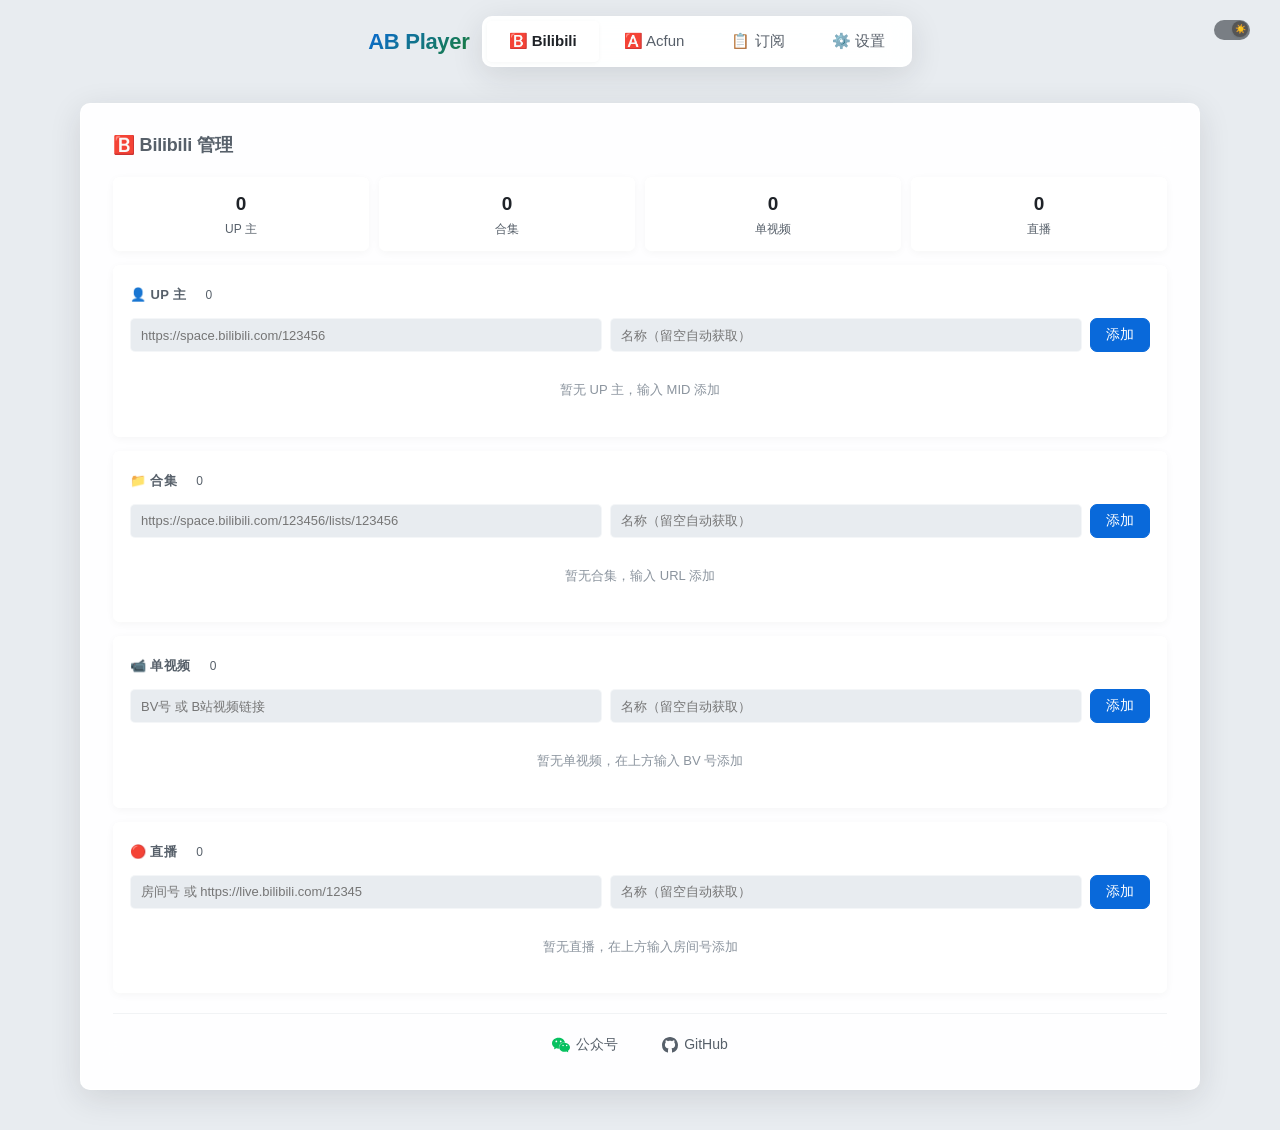
==== app/templates/admin.html @ fa9bdb9c "fix: 视频播放修复 -- A站多P改用httpx直连CDN" ====
<!DOCTYPE html>
<html lang="zh-CN" data-theme="light">
<head>
<meta charset="UTF-8">
<meta name="viewport" content="width=device-width, initial-scale=1.0">
<title>AB Player 管理</title>
<style>
/* ============================================================
   AB2 Admin — 毛玻璃风格
   ============================================================ */

:root, [data-theme="light"] {
  --bg: #e8ecf0;
  --glass: rgba(255,255,255,0.95);
  --glass-bd: rgba(255,255,255,0.55);
  --glass-shadow: 0 8px 32px rgba(31,35,40,0.12);
  --glass-nav: rgba(255,255,255,0.96);
  --glass-nav-bd: rgba(255,255,255,0.55);
  --border: #d0d7de;
  --border-l: rgba(208,215,222,0.3);
  --text: #1f2328;
  --text-muted: #57606a;
  --text-dim: #8b949e;
  --accent: #0969da;
  --accent-hover: #0550ae;
  --green: #1a7f37;
  --green-bg: rgba(26,127,55,0.12);
  --red: #cf222e;
  --red-bg: rgba(207,34,46,0.10);
  --orange: #9a6700;
  --orange-bg: rgba(154,103,0,0.12);
  --radius: 10px;
  --radius-sm: 7px;
  --font: -apple-system, BlinkMacSystemFont, 'Segoe UI', 'Noto Sans', Helvetica, Arial, sans-serif;
  --mono: 'SF Mono', 'JetBrains Mono', 'Fira Code', monospace;
}

[data-theme="dark"] {
  --bg: #0d1117;
  --glass: rgba(22,27,34,0.93);
  --glass-bd: rgba(48,54,61,0.6);
  --glass-shadow: 0 8px 32px rgba(0,0,0,0.5);
  --glass-nav: rgba(22,27,34,0.95);
  --glass-nav-bd: rgba(48,54,61,0.6);
  --border: #30363d;
  --border-l: rgba(48,54,61,0.3);
  --text: #e6edf3;
  --text-muted: #8b949e;
  --text-dim: #484f58;
  --accent: #58a6ff;
  --accent-hover: #79c0ff;
  --green: #3fb950;
  --green-bg: rgba(63,185,80,0.15);
  --red: #f85149;
  --red-bg: rgba(248,81,73,0.10);
  --orange: #d29922;
  --orange-bg: rgba(210,153,34,0.12);
}

*,*::before,*::after{box-sizing:border-box;margin:0;padding:0}
html,body{min-height:100%;font-family:var(--font);font-size:14px;line-height:1.5;background:var(--bg);color:var(--text);-webkit-font-smoothing:antialiased}
a{color:var(--accent);text-decoration:none}
a:hover{text-decoration:underline}

/* Scroll */
::-webkit-scrollbar{width:7px;height:7px}
::-webkit-scrollbar-track{background:transparent}
::-webkit-scrollbar-thumb{background:rgba(139,148,158,0.3);border-radius:4px}
::-webkit-scrollbar-thumb:hover{background:rgba(139,148,158,0.5)}

/* ---- Top Bar (Glass) ---- */
.top{display:none;align-items:center;justify-content:center;gap:12px;padding:16px 30px;position:sticky;top:0;z-index:100;background:var(--bg);backdrop-filter:blur(16px);-webkit-backdrop-filter:blur(16px)}
.top.show{display:flex}
.top-logo{font-size:22px;font-weight:700;background:linear-gradient(135deg,#0969da,#1a7f37);-webkit-background-clip:text;-webkit-text-fill-color:transparent;background-clip:text;letter-spacing:-0.3px;user-select:none;white-space:nowrap}
[data-theme="dark"] .top-logo{background:linear-gradient(135deg,#58a6ff,#3fb950);-webkit-background-clip:text;-webkit-text-fill-color:transparent;background-clip:text}
.top-nav{display:flex;gap:3px;background:var(--glass-nav);backdrop-filter:blur(14px);-webkit-backdrop-filter:blur(14px);border:1px solid var(--glass-nav-bd);border-radius:var(--radius);padding:4px;box-shadow:var(--glass-shadow)}
.top-nav a{padding:9px 22px;border-radius:calc(var(--radius-sm) - 2px);color:var(--text-muted);font-size:15px;cursor:pointer;transition:all .15s;white-space:nowrap;user-select:none}
.top-nav a:hover{background:rgba(0,0,0,.05);color:var(--text);text-decoration:none}
[data-theme="dark"] .top-nav a:hover{background:rgba(255,255,255,.06)}
.top-nav a.on{background:var(--glass);color:var(--text);font-weight:600;backdrop-filter:blur(8px);box-shadow:0 1px 4px rgba(0,0,0,.04)}
.top-right{display:flex;align-items:center;gap:12px;position:absolute;right:30px;top:20px}
.ver-badge{font-size:11px;padding:2px 10px;border-radius:999px;background:var(--glass);color:var(--text-muted);border:1px solid var(--glass-nav-bd);backdrop-filter:blur(8px)}

/* Theme switch */
.tswitch{display:flex;align-items:center;cursor:pointer}
.tswitch input{display:none}
.ts-track{display:inline-block;width:36px;height:20px;border-radius:999px;background:rgba(208,215,222,0.5);position:relative;font-size:0;line-height:0;transition:background .2s}
.ts-track::after{content:'🌙';position:absolute;top:1px;left:2px;width:16px;height:16px;border-radius:50%;display:flex;align-items:center;justify-content:center;font-size:9px;transition:left .2s;background:#fff;box-shadow:0 1px 3px rgba(0,0,0,0.12)}
.tswitch input:checked+.ts-track{background:rgba(48,54,61,0.6)}
.tswitch input:checked+.ts-track::after{content:'☀️';left:18px;background:#555}

/* ---- Main Card (Glass) ---- */
.main-card{max-width:1120px;width:100%;margin:20px auto 40px;background:var(--glass);backdrop-filter:blur(20px);-webkit-backdrop-filter:blur(20px);border:1px solid var(--glass-bd);border-radius:var(--radius);box-shadow:var(--glass-shadow);padding:28px 32px;min-height:300px;display:block!important}

/* ---- Pages ---- */
.page{display:none}
.page.on{display:block;animation:fadeIn .15s}
@keyframes fadeIn{from{opacity:0;transform:translateY(4px)}to{opacity:1;transform:translateY(0)}}
.pg-title{font-size:18px;font-weight:600;margin-bottom:18px;color:var(--text-muted);letter-spacing:-0.2px}

/* ---- Stats Grid ---- */
.stats{display:grid;grid-template-columns:repeat(4,1fr);gap:10px;margin-bottom:14px}
.stats.cols-3{grid-template-columns:repeat(3,1fr)}
.stats.cols-2{grid-template-columns:repeat(2,1fr)}
.stat{background:var(--glass-nav);border:1px solid var(--glass-nav-bd);border-radius:var(--radius-sm);padding:12px 14px;text-align:center;backdrop-filter:blur(8px);transition:transform .15s,box-shadow .15s;box-shadow:0 2px 8px rgba(0,0,0,0.04)}
.stat:hover{transform:translateY(-2px);box-shadow:0 4px 12px rgba(0,0,0,0.06)}
.stat-num{display:block;font-size:19px;font-weight:700;color:var(--text);white-space:nowrap}
.stat-lbl{display:block;font-size:12px;color:var(--text-muted);margin-top:2px;white-space:nowrap}

/* ---- Card ---- */
.row{display:grid;grid-template-columns:1fr 1fr;gap:14px}
.card{background:var(--glass-nav);border:1px solid var(--glass-nav-bd);border-radius:var(--radius-sm);padding:16px;backdrop-filter:blur(8px);box-shadow:0 2px 8px rgba(0,0,0,0.04)}
.card+.card{margin-top:14px}
.row .card+.card{margin-top:0}
.card-h{font-size:13px;font-weight:600;color:var(--text-muted);text-transform:uppercase;letter-spacing:.4px;margin-bottom:10px;display:flex;align-items:center;gap:8px}
.tag{font-size:12px;padding:3px 10px;border-radius:999px;background:var(--glass);color:var(--text-muted);font-weight:400;text-transform:none;letter-spacing:0;border:1px solid var(--glass-nav-bd)}

/* ---- Info table ---- */
.info{width:100%;border-collapse:collapse}
.info td{padding:5px 0;font-size:14px}

/* ---- Procs ---- */
.proc-row{display:flex;justify-content:space-between;padding:5px 0;font-size:14px;border-bottom:1px solid var(--border-l)}
.proc-row:last-child{border-bottom:none}
.proc-name{font-weight:500;min-width:0;overflow:hidden;text-overflow:ellipsis;white-space:nowrap}

/* ---- Buttons ---- */
.btn{display:inline-flex;align-items:center;gap:5px;padding:7px 15px;border-radius:var(--radius-sm);border:1px solid var(--glass-nav-bd);background:var(--glass);color:var(--text);font-size:14px;cursor:pointer;transition:all .12s;font-family:var(--font);user-select:none;backdrop-filter:blur(8px)}
.btn:hover{background:rgba(255,255,255,0.25);border-color:var(--text-muted)}
[data-theme="dark"] .btn:hover{background:rgba(255,255,255,.08)}
.btn-primary{background:var(--accent);color:#fff;border-color:var(--accent)}
.btn-primary:hover{background:var(--accent-hover);border-color:var(--accent-hover)!important}
.btn-sm{padding:4px 10px;font-size:13px}
.btn-danger{color:var(--red)}
.btn-link{cursor:pointer}

/* ---- Form Inputs ---- */
.f-input{background:var(--bg);border:1px solid var(--glass-nav-bd);color:var(--text);padding:7px 10px;border-radius:5px;font-size:13px;font-family:var(--font);outline:none;min-width:0}
.f-input:focus{border-color:var(--accent)}

/* ---- Toggle Switch ---- */
.toggle{display:inline-flex;align-items:center;cursor:pointer;user-select:none}
.toggle input{display:none}
.toggle-track{position:relative;width:36px;height:20px;background:var(--text-dim);border-radius:10px;transition:background .2s}
.toggle-track::after{content:'';position:absolute;top:2px;left:2px;width:16px;height:16px;background:#fff;border-radius:50%;transition:transform .2s}
.toggle input:checked + .toggle-track{background:var(--accent)}
.toggle input:checked + .toggle-track::after{transform:translateX(16px)}

/* ---- Loading / Empty ---- */
.loading{text-align:center;padding:20px 0;color:var(--text-dim);font-size:13px}

/* ---- URL Box ---- */
.url-box{background:var(--glass-nav);border:1px solid var(--glass-nav-bd);border-radius:5px;padding:10px 14px;margin-bottom:8px;font-family:var(--mono);font-size:13px;color:var(--accent);cursor:pointer;transition:background .15s;word-break:break-all}
.url-box:hover{background:var(--glass)}

/* ---- Footer ---- */
.dash-ft{display:flex;align-items:center;gap:16px;margin-top:20px;padding-top:14px;border-top:1px solid var(--border-l);justify-content:center}
.dash-ft-link{color:var(--accent);text-decoration:none}
.dash-ft-link:hover{color:var(--accent-hover)}
.dash-ft-item{display:flex;align-items:center;gap:6px;font-size:14px;padding:6px 14px;border-radius:var(--radius-sm);cursor:pointer;transition:background .15s;position:relative;user-select:none}
.dash-ft-item:hover{background:var(--glass-nav)}
.mp-label{color:var(--text-muted)}
.mp-popup{display:none;position:absolute;bottom:calc(100% + 10px);left:50%;transform:translateX(-50%);background:var(--glass);border:1px solid var(--glass-bd);border-radius:var(--radius-sm);padding:8px;box-shadow:0 8px 24px rgba(0,0,0,.15);backdrop-filter:blur(20px);z-index:999}
.mp-popup img{max-width:200px;height:auto;display:block;border-radius:4px}
#mpWrap:hover .mp-popup{display:block}
/* ---- QR Code ---- */
#qr-area,#acfun-qr-area{text-align:center;padding:10px 0}
#qr-code,#acfun-qr-code{display:none;margin:10px auto}
#qr-img,#acfun-qr-img{width:180px;height:180px;border-radius:8px;border:1px solid var(--border)}
#qr-status,#acfun-qr-status{margin-top:8px;font-size:13px;color:var(--text-muted)}

/* ---- Toast ---- */
.toast-wrap{position:fixed;bottom:24px;left:50%;transform:translateX(-50%);display:flex;flex-direction:column;align-items:center;gap:8px;z-index:999}
.tt{padding:10px 18px;border-radius:var(--radius);background:var(--glass);backdrop-filter:blur(16px);border:1px solid var(--glass-bd);box-shadow:var(--glass-shadow);font-size:13px;animation:slideUp .2s;max-width:320px}
.tt.ok{border-color:rgba(26,127,55,0.3)}
.tt.err{border-color:rgba(207,34,46,0.3)}
@keyframes slideUp{from{opacity:0;transform:translateY(12px)}to{opacity:1;transform:translateY(0)}}

/* ---- Responsive ---- */
@media(max-width:768px){
  .top{flex-wrap:wrap;padding:10px 10px 0;gap:6px}
  .top-right{position:static;margin-left:auto}
  .top-nav{order:3;width:100%;overflow-x:auto;display:flex;gap:3px;padding:3px;justify-content:center;flex-wrap:nowrap}
  .top-nav a{font-size:13px;padding:6px 12px;white-space:nowrap;flex-shrink:0}
  .main-card{padding:10px;margin:8px 4px 16px}
  .stats{grid-template-columns:1fr 1fr;gap:6px}
  .stats.cols-3{grid-template-columns:1fr 1fr}
  .stats.cols-2{grid-template-columns:1fr 1fr}
  .stat{padding:8px 6px}
  .stat-num{font-size:16px}
  .stat-lbl{font-size:10px}
  .row{grid-template-columns:1fr;gap:10px}
}

/* Sub-item checkbox label */
.sub-item-label{display:flex;align-items:center;gap:6px;padding:4px 0;font-size:13px;cursor:pointer}
.sub-item-label span{white-space:nowrap;overflow:hidden;text-overflow:ellipsis}

/* Subscription generated result links */
.sub-result{display:flex;flex-direction:column;gap:6px;margin-top:8px}
.sub-result-link{display:flex;align-items:center;gap:8px;padding:6px 10px;background:var(--card-bg);border:1px solid var(--border);border-radius:6px}
.sub-result-link .sub-label{font-size:11px;color:var(--accent);white-space:nowrap}
.sub-result-link .sub-url{font-size:12px;color:var(--text-muted);flex:1;overflow:hidden;text-overflow:ellipsis;white-space:nowrap}

/* Subscription management row */
.sub-mgmt-row{display:flex;gap:8px;align-items:center;margin-bottom:6px;padding:6px 8px;background:var(--card-bg);border:1px solid var(--border);border-radius:6px}
.sub-mgmt-row .sub-name{flex:1;font-size:13px}
.sub-mgmt-row .sub-count{font-size:11px;color:var(--text-muted)}

/* Sub-items scroll area */
.sub-items-scroll{max-height:400px;overflow-y:auto;padding-right:4px}
.sub-group{margin-bottom:8px}
.sub-group-title{font-size:14px;font-weight:700;margin-bottom:6px;color:var(--text);padding:4px 0}
.sub-group-count{color:var(--text-muted);font-weight:400}
</style>
</head>
<body>

<!-- ═══ 顶部导航 ═══ -->
<div class="top show" id="topBar">
  <div class="top-logo">AB Player</div>
  <nav class="top-nav" id="tabNav">
    <a class="on" data-tab="bili">🅱️ Bilibili</a>
    <a data-tab="acfun">🅰️ Acfun</a>
    <a data-tab="sub">📋 订阅</a>
    <a data-tab="settings">⚙️ 设置</a>
  </nav>
  <div class="top-right">
    <label class="tswitch" title="切换主题">
      <input type="checkbox" id="themeSwitch">
      <span class="ts-track"></span>
    </label>
  </div>
</div>

<!-- ═══ 主内容 ═══ -->
<div class="main-card" id="mainCard">

  <!-- ══════ Bilibili ══════ -->
  <section class="page on" id="pg-bili">
    <h2 class="pg-title">🅱️ Bilibili 管理</h2>
    <div class="stats" id="biliStats">
      <div class="stat"><span class="stat-num" id="biliStatUps">0</span><span class="stat-lbl">UP 主</span></div>
      <div class="stat"><span class="stat-num" id="biliStatSeries">0</span><span class="stat-lbl">合集</span></div>
      <div class="stat"><span class="stat-num" id="biliStatVideos">0</span><span class="stat-lbl">单视频</span></div>
      <div class="stat"><span class="stat-num" id="biliStatRooms">0</span><span class="stat-lbl">直播</span></div>
    </div>

    <!-- UP 主管理 -->
    <div class="card">
      <div class="card-h">👤 UP 主 <span class="tag" id="biliUpTag">0</span></div>
      <div style="display:flex;gap:8px;margin-top:8px">
        <input id="biliUpInput" class="f-input" style="flex:1" placeholder="https://space.bilibili.com/123456">
        <input id="biliUpName" class="f-input" style="flex:1" placeholder="名称（留空自动获取）">
        <button class="btn btn-primary" onclick="addBiliUp()">添加</button>
      </div>
      <div id="biliUpList" style="margin-top:8px">
        <div class="loading">暂无 UP 主，输入 MID 添加</div>
      </div>
    </div>

    <!-- 合集管理 -->
    <div class="card">
      <div class="card-h">📁 合集 <span class="tag" id="biliSeriesTag">0</span></div>
      <div style="display:flex;gap:8px;margin-top:8px">
        <input id="biliSeriesUrl" class="f-input" style="flex:1" placeholder="https://space.bilibili.com/123456/lists/123456">
        <input id="biliSeriesName" class="f-input" style="flex:1" placeholder="名称（留空自动获取）">
        <button class="btn btn-primary" onclick="addBiliSeries()">添加</button>
      </div>
      <div id="biliSeriesList" style="margin-top:8px">
        <div class="loading">暂无合集，输入 URL 添加</div>
      </div>
    </div>

    <!-- 单视频管理 -->
    <div class="card">
      <div class="card-h">📹 单视频 <span class="tag" id="biliVideoTag">0</span></div>
      <div style="display:flex;gap:8px;margin-top:8px">
        <input id="biliVideoInput" class="f-input" style="flex:1" placeholder="BV号 或 B站视频链接">
        <input id="biliVideoName" class="f-input" style="flex:1" placeholder="名称（留空自动获取）">
        <button class="btn btn-primary" onclick="addBiliVideo()">添加</button>
      </div>
      <div id="biliVideoList" style="margin-top:8px">
        <div class="loading">暂无单视频，在上方输入 BV 号添加</div>
      </div>
    </div>

    <!-- 直播管理 -->
    <div class="card">
      <div class="card-h">🔴 直播 <span class="tag" id="biliRoomTag">0</span></div>
      <div style="display:flex;gap:8px;margin-top:8px">
        <input id="biliRoomInput" class="f-input" style="flex:1" placeholder="房间号 或 https://live.bilibili.com/12345">
        <input id="biliRoomName" class="f-input" style="flex:1" placeholder="名称（留空自动获取）">
        <button class="btn btn-primary" onclick="addBiliRoom()">添加</button>
      </div>
      <div id="biliRoomList" style="margin-top:8px">
        <div class="loading">暂无直播，在上方输入房间号添加</div>
      </div>    </div>

      </section>

  <!-- ══════ Acfun ══════ -->
  <section class="page" id="pg-acfun">
    <h2 class="pg-title">🅰️ Acfun 管理</h2>
    <div class="stats cols-3" id="acfunStats">
      <div class="stat"><span class="stat-num" id="acfunStatUps">0</span><span class="stat-lbl">UP 主</span></div>
      <div class="stat"><span class="stat-num" id="acfunStatAlbums">0</span><span class="stat-lbl">合辑</span></div>
      <div class="stat"><span class="stat-num" id="acfunStatVideos">0</span><span class="stat-lbl">单视频</span></div>
    </div>

    <!-- UP 主管理 -->
    <div class="card">
      <div class="card-h">👤 UP 主 <span class="tag" id="acfunUpTag">0</span></div>
      <div style="display:flex;gap:8px;margin-top:8px">
        <input id="acfunUpInput" class="f-input" style="flex:1" placeholder="https://www.acfun.cn/u/123456">
        <input id="acfunUpName" class="f-input" style="flex:1" placeholder="名称（留空自动获取）">
        <button class="btn btn-primary" onclick="addAcfunUp()">添加</button>
      </div>
      <div id="acfunUpList" style="margin-top:8px">
        <div class="loading">暂无 UP 主，输入 UID 添加</div>
      </div>
    </div>

    <!-- 合辑管理 -->
    <div class="card">
      <div class="card-h">📁 合辑 <span class="tag" id="acfunAlbumTag">0</span></div>
      <div style="display:flex;gap:8px;margin-top:8px">
        <input id="acfunAlbumInput" class="f-input" style="flex:1" placeholder="https://www.acfun.cn/a/ab123456">
        <input id="acfunAlbumName" class="f-input" style="flex:1" placeholder="名称（留空自动获取）">
        <button class="btn btn-primary" onclick="addAcfunAlbum()">添加</button>
      </div>
      <div id="acfunAlbumList" style="margin-top:8px">
        <div class="loading">暂无合辑，输入链接添加</div>
      </div>
    </div>

    <!-- 单视频管理 -->
    <div class="card">
      <div class="card-h">📹 单视频 <span class="tag" id="acfunVideoTag">0</span></div>
      <div style="display:flex;gap:8px;margin-top:8px">
        <input id="acfunVideoInput" class="f-input" style="flex:1" placeholder="contentId 或 A站视频链接 https://www.acfun.cn/v/ab123456">
        <input id="acfunVideoName" class="f-input" style="flex:1" placeholder="名称（留空自动获取）">
        <button class="btn btn-primary" onclick="addAcfunVideo()">添加</button>
      </div>
      <div id="acfunVideoList" style="margin-top:8px">
        <div class="loading">暂无单视频，输入 contentId 添加</div>
      </div>
    </div>

  </section>

  <!-- ══════ 订阅 ══════ -->
  <section class="page" id="pg-sub">
    <h2 class="pg-title">📋 订阅链接</h2>
    <div class="stats cols-3" id="subStats">
      <div class="stat"><span class="stat-num" id="subStatCat">0</span><span class="stat-lbl">分类项目</span></div>
      <div class="stat"><span class="stat-num" id="subStatUncat">0</span><span class="stat-lbl">未分类项目</span></div>
      <div class="stat"><span class="stat-num" id="subStatTotal">0</span><span class="stat-lbl">总订阅</span></div>
    </div>

    <!-- 新建订阅 -->
    <div class="card">
      <div class="card-h">📝 新建订阅</div>

      <!-- 分类管理 + 订阅名称 + 生成 → 合并一行 -->
      <div style="display:flex;gap:8px;margin-bottom:10px;flex-wrap:wrap;align-items:center">
        <input id="newCategoryName" class="f-input" style="width:160px" placeholder="新建分类名，如：123456">
        <button class="btn btn-primary btn-sm" onclick="addCategory()">➕ 添加分类</button>
        <input id="subName" class="f-input" style="flex:1;min-width:140px" placeholder="订阅名称，如：123456">
        <button class="btn btn-primary" onclick="generateSub()">生成订阅</button>
      </div>
      <div id="categoryTagBar" style="display:flex;gap:6px;margin-bottom:10px;flex-wrap:wrap"></div>
      <div id="subGenResult"></div>

      <div style="font-size:12px;color:var(--text-muted);margin-bottom:8px">勾选项目，已分类的按分类分组生成，未分类的各自独立</div>
      <div id="subItemArea" class="sub-items-scroll">
        <div class="loading">暂无项目，请先在 B站/A站 页面添加</div>
      </div>
    </div>

    <!-- 订阅管理 -->
    <div id="subMgmtCard" class="card">
      <div class="card-h">📋 订阅管理</div>
      <div style="margin-bottom:12px;font-size:13px;color:var(--text-muted)">已有订阅项目</div>
      <div id="subList"></div>
    </div>

    
  </section>

  <!-- ══════ 设置 ══════ -->
  <section class="page" id="pg-settings">
    <h2 class="pg-title">⚙️ 设置</h2>

    <div class="row">
      <!-- B站 扫码登录 / Cookie -->
      <div class="card">
        <div class="card-h">🔑 B站 Cookie</div>
        <div id="biliQrArea" style="text-align:center">
          <button class="btn btn-primary" onclick="startBiliQRLogin()" id="biliQrStartBtn">📱 扫码登录</button>
          <div id="biliQrCode" style="display:none;margin:10px auto">
            <img id="biliQrImg" style="width:180px;height:180px;border-radius:8px;border:1px solid var(--border)">
            <div id="biliQrStatus" style="margin-top:8px;font-size:13px;color:var(--text-muted)">等待扫码...</div>
            <button class="btn btn-sm" onclick="stopBiliQRLogin()" style="margin-top:6px">取消</button>
          </div>
          <div id="biliCookieDisplay" style="margin-top:10px;min-height:130px"></div>
        </div>
        <div style="margin-top:12px;border-top:1px solid var(--border-l);padding-top:12px">
          <div style="font-size:12px;color:var(--text-muted);margin-bottom:6px">📝 手动添加 Cookie</div>
          <div style="display:flex;gap:8px">
            <input class="f-input" id="biliManualCookie" style="flex:1;font-size:11px;font-family:var(--mono)" placeholder="粘贴完整 Cookie 字符串">
            <button class="btn btn-sm btn-primary" onclick="saveBiliCookie()">💾</button>
          </div>
        </div>
      </div>

      <!-- A站 扫码登录 / Cookie -->
      <div class="card">
        <div class="card-h">🔑 A站 Cookie</div>
        <div id="acfunQrArea" style="text-align:center">
          <button class="btn btn-primary" onclick="startAcfunQRLogin()" id="acfunQrStartBtn">📱 扫码登录</button>
          <div id="acfunQrCode" style="display:none;margin:10px auto">
            <img id="acfunQrImg" style="width:180px;height:180px;border-radius:8px;border:1px solid var(--border)">
            <div id="acfunQrStatus" style="margin-top:8px;font-size:13px;color:var(--text-muted)">等待扫码...</div>
            <button class="btn btn-sm" onclick="stopAcfunQRLogin()" style="margin-top:6px">取消</button>
          </div>
          <div id="acfunCookieDisplay" style="margin-top:10px;min-height:130px"></div>
        </div>
        <div style="margin-top:12px;border-top:1px solid var(--border-l);padding-top:12px">
          <div style="font-size:12px;color:var(--text-muted);margin-bottom:6px">📝 手动添加 Cookie</div>
          <div style="display:flex;gap:8px">
            <input class="f-input" id="acfunManualCookie" style="flex:1;font-size:11px;font-family:var(--mono)" placeholder="粘贴完整 Cookie 字符串">
            <button class="btn btn-sm btn-primary" onclick="saveAcfunCookie()">💾</button>
          </div>
        </div>
      </div>
    </div>

    <!-- 定时刷新 -->
    <div class="card" style="margin-top:14px">
      <div class="card-h">⏰ 定时刷新 <span class="tag" id="schedStatus">加载中...</span></div>
      <div style="display:flex;align-items:center;gap:8px;flex-wrap:wrap;margin-top:8px">
        <label style="display:flex;align-items:center;gap:4px;font-size:14px;white-space:nowrap">
          <input type="checkbox" id="schedEnabled"> 启用
        </label>
        <span style="font-size:13px;color:var(--text-muted);margin-left:4px">模式：</span>
        <select id="schedMode" class="f-input" style="width:auto;padding:5px 8px;font-size:13px" onchange="toggleSchedMode()">
          <option value="daily">每天固定时间</option>
          <option value="interval">间隔小时</option>
        </select>
        <div id="schedDailyOpt" style="display:flex;align-items:center;gap:4px;white-space:nowrap">
          <span style="font-size:13px;color:var(--text-muted)">每天：</span>
          <input type="time" id="schedTime" class="f-input" style="width:120px;padding:5px 8px;font-size:13px" value="04:00">
        </div>
        <div id="schedIntervalOpt" style="display:none;align-items:center;gap:4px;white-space:nowrap">
          <span style="font-size:13px;color:var(--text-muted)">每隔：</span>
          <input type="number" id="schedInterval" class="f-input" style="width:60px;padding:5px 8px;font-size:13px" value="4" min="1" max="48">
          <span style="font-size:13px;color:var(--text-muted)">小时</span>
        </div>
        <button class="btn btn-primary" onclick="saveSchedule()" style="padding:5px 12px;font-size:13px">💾 保存</button>
      </div>
      <div style="display:flex;gap:12px;align-items:center;margin-top:6px;font-size:12px;color:var(--text-muted)">
        <span id="schedLastRun"></span>
        <span id="schedLastStatus"></span>
      </div>
    </div>
    <!-- 推送通知 -->
    <div class="card" style="margin-top:14px">
      <div class="card-h">🔔 推送通知 <span class="tag" id="notifyStatus">未配置</span></div>
      <div style="margin-top:10px;font-size:13px;color:var(--text-muted);padding-bottom:6px">定时刷新完成后自动推送统计信息</div>
      <div style="margin-top:6px">
        <div style="background:var(--glass-nav);border:1px solid var(--glass-nav-bd);border-radius:var(--radius-sm);padding:18px">
          <!-- WxPusher -->
          <div style="display:flex;align-items:center;justify-content:space-between">
            <b style="color:var(--text);font-size:14px">WxPusher 推送</b>
            <label class="toggle"><input type="checkbox" id="wxEnabled" onchange="toggleNotify()"><span class="toggle-track"></span></label>
          </div>
          <div id="wxFields" style="display:none;margin-top:14px">
            <div style="display:flex;flex-direction:column;gap:10px">
              <input type="password" id="wxToken" class="f-input" style="width:100%;padding:8px 10px" placeholder="WxPusher APP Token">
              <input type="password" id="wxUids" class="f-input" style="width:100%;padding:8px 10px" placeholder="UID（多个用英文逗号分隔）">
            </div>
          </div>
          <!-- 分割线 -->
          <div style="height:1px;background:var(--glass-nav-bd);margin:16px 0"></div>
          <!-- PushPlus -->
          <div style="display:flex;align-items:center;justify-content:space-between">
            <b style="color:var(--text);font-size:14px">PushPlus 推送</b>
            <label class="toggle"><input type="checkbox" id="ppEnabled" onchange="toggleNotify()"><span class="toggle-track"></span></label>
          </div>
          <div id="ppFields" style="display:none;margin-top:14px">
            <div style="display:flex;flex-direction:column;gap:10px">
              <input type="password" id="ppToken" class="f-input" style="width:100%;padding:8px 10px" placeholder="PushPlus Token">
            </div>
          </div>
        </div>
        <details class="rounded-lg p-4 mt-4 cursor-pointer" style="background:var(--glass-nav);border:1px solid var(--glass-nav-bd)">
          <summary class="text-xs font-medium" style="color:var(--text-muted)">📖 推送通知配置说明</summary>
          <div class="mt-3" style="color:var(--text-muted);line-height:1.8;font-size:13px">
            <div><b style="color:var(--text)">WxPusher：</b></div>
            <div style="padding-left:4px">APP Token 在 <a href="https://wxpusher.zjiecode.com/" target="_blank" style="color:var(--accent)">wxpusher.zjiecode.com</a> 创建应用获取</div>
            <div style="padding-left:4px">下载 wxpusher App 登录并获取 UID</div>
            <div class="mt-2"><b style="color:var(--text)">PushPlus：</b></div>
            <div style="padding-left:4px">Token 在 <a href="https://www.pushplus.plus/" target="_blank" style="color:var(--accent)">pushplus.plus</a> 扫码登录后获取，无需 UID</div>
          </div>
        </details>
        <div style="margin-top:18px;display:flex;align-items:center;gap:12px">
          <button class="btn btn-primary" onclick="saveNotify()" style="padding:8px 20px;font-size:13px">💾 保存通知配置</button>
          <span id="notifyMsg" style="font-size:12px;color:var(--text-muted)"></span>
        </div>
      </div>
    </div>
    <!-- 缓存管理 -->
    <div class="card" style="margin-top:14px">
      <div class="card-h">🗑️ 缓存管理</div>
      <button class="btn btn-primary" onclick="clearCache()">🗑️ 清除缓存</button>
    </div>
  </section>

<!-- 页脚：公众号 + GitHub -->
<div class="dash-ft">
  <div class="dash-ft-item" id="mpWrap">
    <svg viewBox="0 0 24 24" width="18" height="18" fill="#07c160"><path d="M8.691 2.188C3.891 2.188 0 5.476 0 9.53c0 2.212 1.17 4.203 3.002 5.55a.59.59 0 0 1 .213.665l-.39 1.48c-.019.07-.048.141-.048.213 0 .163.13.295.29.295a.326.326 0 0 0 .167-.054l1.903-1.114a.864.864 0 0 1 .717-.098 10.16 10.16 0 0 0 2.837.403c.276 0 .543-.027.811-.05-.857-2.578.157-4.972 1.932-6.446 1.703-1.415 3.882-1.98 5.853-1.838-.576-3.583-4.196-6.348-8.596-6.348zM5.785 5.991c.642 0 1.162.529 1.162 1.18a1.17 1.17 0 0 1-1.162 1.178A1.17 1.17 0 0 1 4.623 7.17c0-.651.52-1.18 1.162-1.18zm5.813 0c.642 0 1.162.529 1.162 1.18a1.17 1.17 0 0 1-1.162 1.178 1.17 1.17 0 0 1-1.162-1.178c0-.651.52-1.18 1.162-1.18zm5.34 2.867c-1.797-.052-3.746.512-5.28 1.786-1.72 1.428-2.687 3.72-1.78 6.22.942 2.453 3.666 4.229 6.884 4.229.826 0 1.622-.12 2.361-.336a.722.722 0 0 1 .598.082l1.584.926a.272.272 0 0 0 .14.045c.134 0 .24-.11.24-.245 0-.06-.024-.12-.04-.178l-.325-1.233a.492.492 0 0 1 .177-.554C23.025 18.48 24 16.82 24 14.98c0-3.21-2.931-5.837-7.062-6.122zm-2.18 2.677c.535 0 .969.44.969.982a.976.976 0 0 1-.969.983.976.976 0 0 1-.969-.983c0-.542.434-.982.97-.982zm4.844 0c.535 0 .969.44.969.982a.976.976 0 0 1-.969.983.976.976 0 0 1-.969-.983c0-.542.434-.982.97-.982z"/></svg>
    <span class="mp-label">公众号</span>
    <div class="mp-popup"><img src="/static/qr.png" alt="公众号二维码"></div>
  </div>
  <a class="dash-ft-item" href="https://github.com/kanchairen-d/AB-Player" target="_blank" rel="noopener" style="color:var(--text-muted);text-decoration:none">
    <svg viewBox="0 0 16 16" width="16" height="16" fill="var(--text-muted)"><path d="M8 0c4.42 0 8 3.58 8 8a8.013 8.013 0 0 1-5.45 7.59c-.4.08-.55-.17-.55-.38 0-.27.01-1.13.01-2.2 0-.75-.25-1.23-.54-1.48 1.78-.2 3.65-.88 3.65-3.95 0-.88-.31-1.59-.82-2.15.08-.2.36-1.02-.08-2.12 0 0-.67-.22-2.2.82-.64-.18-1.32-.27-2-.27-.68 0-1.36.09-2 .27-1.53-1.03-2.2-.82-2.2-.82-.44 1.1-.16 1.92-.08 2.12-.51.56-.82 1.28-.82 2.15 0 3.07 1.87 3.75 3.65 3.95-.29.25-.54.73-.54 1.48 0 1.07.01 1.93.01 2.2 0 .21-.15.46-.55.38A8.013 8.013 0 0 1 0 8c0-4.42 3.58-8 8-8z"/></svg>
    <span>GitHub</span>
  </a>
</div>
</div>

<div class="toast-wrap" id="toastWrap"></div>

<script>
// ═══════════════════════════════════════════════════════════════════
//  核心工具函数
// ═══════════════════════════════════════════════════════════════════

// API 调用：用 FormData POST 到 /admin?action=xxx
function api(action, data, cb) {
  var fd = new FormData();
  if (data) { for (var k in data) { fd.append(k, data[k]); } }
  fetch('/admin?action=' + action, { method: 'POST', body: fd })
    .then(function(r){ return r.json(); })
    .then(function(j){
      if (cb) cb(j);
      else if (j.ok) { showToast('✅ 操作成功'); loadConfig(); }
      else { showToast('❌ ' + (j.error || '操作失败')); }
    })
    .catch(function(e){ showToast('❌ 网络错误'); });
}

// HTML 转义
function esc(s) {
  if (s == null) return '';
  return String(s).replace(/&/g,'&amp;').replace(/</g,'&lt;').replace(/>/g,'&gt;').replace(/"/g,'&quot;').replace(/'/g,'&#39;');
}

// Toast 提示
function showToast(msg) {
  var w = document.getElementById('toastWrap');
  var t = document.createElement('div');
  t.className = 'tt' + (msg.indexOf('❌') !== -1 ? ' err' : ' ok');
  t.textContent = msg;
  w.appendChild(t);
  setTimeout(function(){ t.style.opacity='0'; t.style.transition='opacity .3s'; setTimeout(function(){ t.remove() }, 300); }, 2000);
}

// 复制// 复制文本
function copyText(el) {
  var text = typeof el === 'string' ? el : (el.textContent || el.innerText);
  var txt = text.trim();
  if (navigator.clipboard && navigator.clipboard.writeText) {
    navigator.clipboard.writeText(txt).then(function(){ showToast('✅ 已复制'); }).catch(function(){ fallbackCopy(txt); });
  } else {
    fallbackCopy(txt);
  }
}
function fallbackCopy(txt) {
  var ta = document.createElement('textarea');
  ta.value = txt;
  ta.style.position = 'fixed'; ta.style.left = '-9999px';
  document.body.appendChild(ta);
  ta.select();
  try { document.execCommand('copy'); showToast('✅ 已复制'); } catch(e) { showToast('❌ 复制失败'); }
  document.body.removeChild(ta);
}

// URL 解析辅助
function parseBiliSeriesUrl(url) {
  var sid = '', mid = '', fmt = 'channel';
  var m1 = url.match(/space\.bilibili\.com\/(\d+)\/lists\/(\d+)/);
  if (m1) {
    mid = m1[1]; sid = m1[2];
    fmt = url.indexOf('type=series') >= 0 ? 'channel' : 'list';
  }
  else {
    var m2 = url.match(/space\.bilibili\.com\/(\d+)\/channel\/series\/(\d+)/);
    if (m2) { mid = m2[1]; sid = m2[2]; }
    else {
      var m3 = url.match(/bilibili\.com\/medialist\/play\/(\d+)\/(\d+)/);
      if (m3) { mid = m3[1]; sid = m3[2]; }
      else {
        var m4 = url.match(/seriesId[=\/](\d+)/);
        if (m4) { sid = m4[1]; }
      }
    }
  }
  return { sid: sid, mid: mid, fmt: fmt };
}

// ═══════════════════════════════════════════════════════════════════
//  主题切换
// ═══════════════════════════════════════════════════════════════════
(function(){
  var th = document.getElementById('themeSwitch');
  var html = document.documentElement;
  var curr = localStorage.getItem('ab2-theme') || 'light';
  html.setAttribute('data-theme', curr);
  if (th) th.checked = curr === 'light';
  if (th) th.addEventListener('change', function(){
    var t = this.checked ? 'light' : 'dark';
    html.setAttribute('data-theme', t);
    localStorage.setItem('ab2-theme', t);
  });
})();

// ═══════════════════════════════════════════════════════════════════
//  Tab 切换
// ═══════════════════════════════════════════════════════════════════
document.querySelectorAll('.top-nav a').forEach(function(a){
  a.addEventListener('click', function(){
    var tab = this.dataset.tab;
    document.querySelectorAll('.top-nav a').forEach(function(x){ x.classList.remove('on'); });
    this.classList.add('on');
    document.querySelectorAll('.page').forEach(function(p){ p.classList.remove('on'); });
    document.getElementById('pg-' + tab).classList.add('on');
    // 更新浏览器标签名
    var tabNames = { bili: 'Bilibili', acfun: 'Acfun', sub: '订阅', settings: '设置' };
    document.title = (tabNames[tab] || tab) + ' - AB Player';
    var url = new URL(window.location);
    url.searchParams.set('tab', tab);
    window.history.replaceState({}, '', url);
  });
});

// ═══════════════════════════════════════════════════════════════════
//  加载配置
// ═══════════════════════════════════════════════════════════════════
var _cfg = {};

function loadConfig() {
  fetch('/admin?action=load_config')
    .then(function(r){ return r.json(); })
    .then(function(cfg) {
      _cfg = cfg;
      renderBiliSeries(cfg);
      renderBiliUps(cfg);
      renderBiliRooms(cfg);
      renderBiliVideos(cfg);
      renderAcfunAlbums(cfg);
      renderAcfunUps(cfg);
      renderAcfunVideos(cfg);
      renderStats(cfg);
      renderSubItems(_cfg);
      renderSubList(cfg);
      renderBiliCookie(cfg);
      renderAcfunCookie(cfg);
    });
}

// ═══════════════════════════════════════════════════════════════════
//  Stats 渲染
// ═══════════════════════════════════════════════════════════════════
function renderStats(cfg) {
  var biliSeries = cfg.bili_series || [];
  var biliUps = cfg.bili_ups || [];
  var biliVideos = cfg.bili_videos || [];
  var biliRooms = cfg.bili_rooms || [];
  var acfunAlbums = cfg.acfun_albums || [];
  var acfunUps = cfg.acfun_ups || [];
  var acfunVideos = cfg.acfun_videos || [];
  var subs = cfg.subscriptions || [];

  document.getElementById('biliStatSeries').textContent = biliSeries.length;
  document.getElementById('biliStatUps').textContent = biliUps.length;
  document.getElementById('biliStatVideos').textContent = biliVideos.length;
  document.getElementById('biliStatRooms').textContent = biliRooms.length;
  document.getElementById('biliSeriesTag').textContent = biliSeries.length;
  document.getElementById('biliUpTag').textContent = biliUps.length;
  document.getElementById('biliRoomTag').textContent = biliRooms.length;
  document.getElementById('biliVideoTag').textContent = biliVideos.length;

  document.getElementById('acfunStatAlbums').textContent = acfunAlbums.length;
  document.getElementById('acfunStatUps').textContent = acfunUps.length;
  document.getElementById('acfunStatVideos').textContent = acfunVideos.length;
  document.getElementById('acfunAlbumTag').textContent = acfunAlbums.length;
  document.getElementById('acfunUpTag').textContent = acfunUps.length;
  document.getElementById('acfunVideoTag').textContent = acfunVideos.length;

  var catCount = 0, uncatCount = 0;
  var cats = cfg.categories || [];
  var catItemMap = {};
  cats.forEach(function(c){ (c.items || []).forEach(function(id){ catItemMap[id] = true; }); });

  // 收集所有订阅可用的项目（与 renderSubItems 一致）
  var allItems = [];
  (biliSeries || []).forEach(function(s){ allItems.push('series_' + (s.series_id || s.id)); });
  (biliUps || []).forEach(function(u){ allItems.push('up_' + u.mid); });
  (biliVideos || []).forEach(function(v){ allItems.push('video_' + v.id); });
  (biliRooms || []).forEach(function(r){ allItems.push('room_' + r.room_id); });
  (acfunAlbums || []).forEach(function(a){ allItems.push('acfun_album_' + a.id); });
  (acfunUps || []).forEach(function(u){ allItems.push('acfun_up_' + (u.uid || u.mid)); });
  (acfunVideos || []).forEach(function(v){ allItems.push('acfun_video_' + v.id); });

  allItems.forEach(function(id){
    if (catItemMap[id]) catCount++;
    else uncatCount++;
  });
  document.getElementById('subStatCat').textContent = catCount;
  document.getElementById('subStatUncat').textContent = uncatCount;
  document.getElementById('subStatTotal').textContent = subs.length;
}

// ═══════════════════════════════════════════════════════════════════
//  B站合集
// ═══════════════════════════════════════════════════════════════════
function renderBiliSeries(cfg) {
  var list = cfg.bili_series || [];
  var el = document.getElementById('biliSeriesList');
  if (!list.length) {
    el.innerHTML = '<div class="loading">暂无合集，输入 URL 添加</div>';
    return;
  }
  el.innerHTML = list.map(function(s){
    var sid = s.series_id || '';
    var smid = s.mid || '';
    var sname = esc(s.name || '合集 #' + sid);
    return '<div class="proc-row"><span class="proc-name">' + sname + '</span><span style="text-align:right;white-space:nowrap">' +
      '<a class="btn btn-sm" href="/bili?series=' + esc(sid) + '&mid=' + esc(smid) + '" target="_blank">查看</a> ' +
      '<button class="btn btn-sm" onclick="refreshBiliSeries(\'' + sid + '\',\'' + smid + '\',\'' + (s.fmt||'channel') + '\')">刷新</button> ' +
      '<button class="btn btn-sm btn-danger" onclick="deleteBiliSeries(\'' + sid + '\')">删除</button></span></div>';
  }).join('');
}

function addBiliSeries() {
  var url = document.getElementById('biliSeriesUrl').value.trim();
  if (!url) { showToast('❌ 请输入 URL'); return; }
  var parsed = parseBiliSeriesUrl(url);
  if (!parsed.sid) { showToast('❌ 无法解析合集 URL'); return; }
  var customName = document.getElementById('biliSeriesName').value.trim();
  if (customName) {
    api('add_series', { series_id: parsed.sid, mid: parsed.mid, series_name: customName, fmt: parsed.fmt }, function(j){
      if (j.ok) { showToast('✅ ' + esc(customName) + ' 已添加'); loadConfig(); }
      else { showToast('❌ ' + (j.error || '添加失败')); }
    });
    return;
  }
  fetch('/admin?action=series_info&series_id=' + parsed.sid + '&mid=' + parsed.mid + '&fmt=' + parsed.fmt)
  .then(function(r){ return r.json(); }).then(function(info){
    var sname = (info && info.name) ? info.name : ('合集 #' + parsed.sid);
    api('add_series', { series_id: parsed.sid, mid: parsed.mid, series_name: sname, fmt: parsed.fmt }, function(j){
      if (j.ok) { showToast('✅ ' + esc(sname) + ' 已添加'); loadConfig(); }
      else { showToast('❌ ' + (j.error || '添加失败')); }
    });
  });
}

function deleteBiliSeries(sid) {
  if (!confirm('确定删除该合集吗？')) return;
  api('delete_series', { series_id: sid }, function(j){
    if (j.ok) { showToast('✅ 已删除'); loadConfig(); }
    else { showToast('❌ ' + (j.error || '删除失败')); }
  });
}

function refreshBiliSeries(sid, mid, fmt) {
  api('refresh_series', { series_id: sid, mid: mid, fmt: fmt }, function(j){
    if (j.ok) { showToast('✅ ' + (j.msg || '合集已刷新')); }
    else { showToast('❌ ' + (j.error || '刷新失败')); }
  });
}

// ═══════════════════════════════════════════════════════════════════
//  B站 UP 主
// ═══════════════════════════════════════════════════════════════════
function renderBiliUps(cfg) {
  var list = cfg.bili_ups || [];
  var el = document.getElementById('biliUpList');
  if (!list.length) {
    el.innerHTML = '<div class="loading">暂无 UP 主，输入 MID 添加</div>';
    return;
  }
  el.innerHTML = list.map(function(u){
    var mid = u.mid || '';
    var uname = esc(u.name || 'UP #' + mid);
    return '<div class="proc-row"><span class="proc-name">' + uname + '</span><span style="text-align:right;white-space:nowrap">' +
      '<a class="btn btn-sm" href="/bili?up=' + esc(mid) + '" target="_blank">查看</a> ' +
      '<button class="btn btn-sm" onclick="refreshBiliUp(\'' + mid + '\')">刷新</button> ' +
      '<button class="btn btn-sm btn-danger" onclick="deleteBiliUp(\'' + mid + '\')">删除</button></span></div>';
  }).join('');
}

function addBiliUp() {
  var input = document.getElementById('biliUpInput').value.trim();
  if (!input) { showToast('❌ 请输入 mid'); return; }
  var m1 = input.match(/space\.bilibili\.com\/(\d+)/);
  var mid = m1 ? m1[1] : input;
  var customName = document.getElementById('biliUpName').value.trim();
  if (customName) {
    api('add_up', { up_mid: mid, up_name: customName }, function(j){
      if (j.ok) { showToast('✅ ' + esc(customName) + ' 已添加'); loadConfig(); }
      else { showToast('❌ ' + (j.error || '添加失败')); }
    });
    return;
  }
  // 没填名称则自动获取
  fetch('/admin?action=up_info&mid=' + mid).then(function(r){ return r.json(); }).then(function(info){
    var uname = (info && info.name) ? info.name : ('UP #' + mid);
    api('add_up', { up_mid: mid, up_name: uname }, function(j){
      if (j.ok) { showToast('✅ ' + esc(uname) + ' 已添加'); loadConfig(); }
      else { showToast('❌ ' + (j.error || '添加失败')); }
    });
  }).catch(function(){
    api('add_up', { up_mid: mid, up_name: 'UP #' + mid }, function(j){
      if (j.ok) { showToast('✅ UP 主已添加'); loadConfig(); }
      else { showToast('❌ ' + (j.error || '添加失败')); }
    });
  });
}

function deleteBiliUp(mid) {
  if (!confirm('确定删除该 UP 主吗？')) return;
  api('delete_up', { up_mid: mid }, function(j){
    if (j.ok) { showToast('✅ 已删除'); loadConfig(); }
    else { showToast('❌ ' + (j.error || '删除失败')); }
  });
}

function refreshBiliUp(mid) {
  api('refresh_up', { up_mid: mid }, function(j){
    if (j.ok) { showToast('✅ ' + (j.msg || 'UP主已刷新')); }
    else { showToast('❌ ' + (j.error || '刷新失败')); }
  });
}

// ═══════════════════════════════════════════════════════════════════
//  B站 直播
// ═══════════════════════════════════════════════════════════════════
function renderBiliRooms(cfg) {
  var list = cfg.bili_rooms || [];
  var el = document.getElementById('biliRoomList');
  if (!list.length) {
    el.innerHTML = '<div class="loading">暂无直播，在上方输入房间号添加</div>';
    return;
  }
  el.innerHTML = list.map(function(r){
    var rid = r.room_id || '';
    var rname = esc(r.name || '直播 #' + rid);
    return '<div class="proc-row"><span class="proc-name">🔴 ' + rname + '</span><span style="text-align:right;white-space:nowrap">' +
      '<a class="btn btn-sm" href="/bili?room=' + esc(rid) + '" target="_blank">查看</a> ' +
      '<button class="btn btn-sm" onclick="refreshBiliRoom(\'' + rid + '\')">刷新</button> ' +
      '<button class="btn btn-sm btn-danger" onclick="deleteBiliRoom(\'' + rid + '\')">删除</button></span></div>';
  }).join('');
}

function addBiliRoom() {
  var input = document.getElementById('biliRoomInput').value.trim();
  if (!input) { showToast('❌ 请输入房间号'); return; }
  var m1 = input.match(/live\.bilibili\.com\/(\d+)/);
  var rid = m1 ? m1[1] : input;
  var customName = document.getElementById('biliRoomName').value.trim();
  if (customName) {
    api('add_room', { room_id: rid, room_name: customName }, function(j){
      if (j.ok) { showToast('✅ ' + esc(customName) + ' 已添加'); loadConfig(); }
      else { showToast('❌ ' + (j.error || '添加失败')); }
    });
    return;
  }
  // 没填名称则自动获取
  fetch('/admin?action=room_info&room_id=' + rid).then(function(r){ return r.json(); }).then(function(info){
    var rname = (info && info.title) ? info.title : ('直播 #' + rid);
    var runame = (info && info.uname) ? ' - ' + info.uname : '';
    api('add_room', { room_id: rid, room_name: rname + runame }, function(j){
      if (j.ok) { showToast('✅ ' + esc(rname) + ' 已添加'); loadConfig(); }
      else { showToast('❌ ' + (j.error || '添加失败')); }
    });
  }).catch(function(){
    api('add_room', { room_id: rid, room_name: '直播 #' + rid }, function(j){
      if (j.ok) { showToast('✅ 直播已添加'); loadConfig(); }
      else { showToast('❌ ' + (j.error || '添加失败')); }
    });
  });
}

function deleteBiliRoom(rid) {
  if (!confirm('确定删除该直播间吗？')) return;
  api('delete_room', { room_id: rid }, function(j){
    if (j.ok) { showToast('✅ 已删除'); loadConfig(); }
    else { showToast('❌ ' + (j.error || '删除失败')); }
  });
}

function refreshBiliRoom(rid) {
  api('refresh_room', { room_id: rid }, function(j){
    if (j.ok) { showToast('✅ ' + (j.msg || '直播已刷新')); }
    else { showToast('❌ ' + (j.error || '刷新失败')); }
  });
}

// ═══════════════════════════════════════════════════════════════════
//  B站 单视频
// ═══════════════════════════════════════════════════════════════════
function renderBiliVideos(cfg) {
  var list = cfg.bili_videos || [];
  var el = document.getElementById('biliVideoList');
  if (!list.length) {
    el.innerHTML = '<div class="loading">暂无单视频，在上方输入 BV 号添加</div>';
    return;
  }
  el.innerHTML = list.map(function(v){
    var vid = v.id || '';
    var vname = esc(v.name || '视频 #' + vid);
    return '<div class="proc-row"><span class="proc-name">' + vname + '</span><span style="text-align:right;white-space:nowrap">' +
      '<a class="btn btn-sm" href="/bili?id=' + esc(vid) + '" target="_blank">查看</a> ' +
      '<button class="btn btn-sm" onclick="refreshBiliVideo(\'' + vid + '\')">刷新</button> ' +
      '<button class="btn btn-sm btn-danger" onclick="deleteBiliVideo(\'' + vid + '\')">删除</button></span></div>';
  }).join('');
}

function addBiliVideo() {
  var input = document.getElementById('biliVideoInput').value.trim();
  if (!input) { showToast('❌ 请输入 BV 号'); return; }
  var m1 = input.match(/(BV[0-9A-Za-z]{9,12})/);
  var bvid = m1 ? m1[1] : input;
  var customName = document.getElementById('biliVideoName').value.trim();
  if (customName) {
    api('add_video', { video_id: bvid, video_name: customName }, function(j){
      if (j.ok) { showToast('✅ ' + esc(customName) + ' 已添加'); loadConfig(); }
      else { showToast('❌ ' + (j.error || '添加失败')); }
    });
    return;
  }
  // 没填名称则自动获取
  fetch('/api?info=' + bvid).then(function(r){ return r.json(); }).then(function(info){
    var realTitle = (info && info.data && info.data.title) ? info.data.title : null;
    var vname = realTitle || ('视频 #' + bvid);
    api('add_video', { video_id: bvid, video_name: vname }, function(j){
      if (j.ok) { showToast('✅ ' + esc(vname) + ' 已添加'); loadConfig(); }
      else { showToast('❌ ' + (j.error || '添加失败')); }
    });
  }).catch(function(){
    // 获取失败就用默认名称
    api('add_video', { video_id: bvid, video_name: '视频 #' + bvid }, function(j){
      if (j.ok) { showToast('✅ 视频已添加'); loadConfig(); }
      else { showToast('❌ ' + (j.error || '添加失败')); }
    });
  });
}

function deleteBiliVideo(vid) {
  if (!confirm('确定删除该视频吗？')) return;
  api('delete_video', { video_id: vid }, function(j){
    if (j.ok) { showToast('✅ 已删除'); loadConfig(); }
    else { showToast('❌ ' + (j.error || '删除失败')); }
  });
}

function refreshBiliVideo(vid) {
  api('refresh_bili_video', { video_id: vid }, function(j){
    if (j.ok) { showToast('✅ 已刷新: ' + j.name); loadConfig(); }
    else { showToast('❌ ' + (j.error || '刷新失败')); }
  });
}

// ═══════════════════════════════════════════════════════════════════
//  A站 合辑
// ═══════════════════════════════════════════════════════════════════
function renderAcfunAlbums(cfg) {
  var list = cfg.acfun_albums || [];
  var el = document.getElementById('acfunAlbumList');
  if (!list.length) {
    el.innerHTML = '<div class="loading">暂无合辑，输入链接添加</div>';
    return;
  }
  el.innerHTML = list.map(function(a){
    var aid = a.id || '';
    var aname = esc(a.name || '合辑 #' + aid);
    return '<div class="proc-row"><span class="proc-name">' + aname + '</span><span style="text-align:right;white-space:nowrap">' +
      '<a class="btn btn-sm" href="/acfun?album=' + esc(aid) + '" target="_blank">查看</a> ' +
      '<button class="btn btn-sm" onclick="refreshAcfunAlbum(\'' + aid + '\')">刷新</button> ' +
      '<button class="btn btn-sm btn-danger" onclick="deleteAcfunAlbum(\'' + aid + '\')">删除</button></span></div>';
  }).join('');
}

function addAcfunAlbum() {
  var input = document.getElementById('acfunAlbumInput').value.trim();
  if (!input) { showToast('❌ 请输入链接'); return; }
  var m1 = input.match(/acfun\.cn\/a\/(\w+)/);
  var aid = m1 ? m1[1] : input;
  var customName = document.getElementById('acfunAlbumName').value.trim();
  if (customName) {
    api('add_album', { album_id: aid, album_name: customName }, function(j){
      if (j.ok) { showToast('✅ ' + esc(customName) + ' 已添加'); loadConfig(); }
      else { showToast('❌ ' + (j.error || '添加失败')); }
    });
    return;
  }
  fetch('/admin?action=acfun_album_info&album_id=' + aid).then(function(r){ return r.json(); }).then(function(info){
    var aname = (info && info.title) ? info.title : ('合辑 #' + aid);
    api('add_album', { album_id: aid, album_name: aname }, function(j){
      if (j.ok) { showToast('✅ ' + esc(aname) + ' 已添加'); loadConfig(); }
      else { showToast('❌ ' + (j.error || '添加失败')); }
    });
  }).catch(function(){
    api('add_album', { album_id: aid, album_name: '合辑 #' + aid }, function(j){
      if (j.ok) { showToast('✅ 合辑已添加'); loadConfig(); }
      else { showToast('❌ ' + (j.error || '添加失败')); }
    });
  });
}

function deleteAcfunAlbum(aid) {
  if (!confirm('确定删除该合辑吗？')) return;
  api('delete_album', { album_id: aid }, function(j){
    if (j.ok) { showToast('✅ 已删除'); loadConfig(); }
    else { showToast('❌ ' + (j.error || '删除失败')); }
  });
}

function refreshAcfunAlbum(aid) {
  api('refresh_album', { album_id: aid }, function(j){
    if (j.ok) { showToast('✅ ' + (j.msg || '合辑已刷新')); }
    else { showToast('❌ ' + (j.error || '刷新失败')); }
  });
}

// ═══════════════════════════════════════════════════════════════════
//  UP 主
// ═══════════════════════════════════════════════════════════════════
function renderAcfunUps(cfg) {
  var list = cfg.acfun_ups || [];
  var el = document.getElementById('acfunUpList');
  if (!list.length) {
    el.innerHTML = '<div class="loading">暂无 UP 主，输入 UID 添加</div>';
    return;
  }
  el.innerHTML = list.map(function(u){
    var uid = u.uid || u.mid || '';
    var uname = esc(u.name || 'UP #' + uid);
    return '<div class="proc-row"><span class="proc-name">' + uname + '</span><span style="text-align:right;white-space:nowrap">' +
      '<a class="btn btn-sm" href="/acfun?up=' + esc(uid) + '" target="_blank">查看</a> ' +
      '<button class="btn btn-sm" onclick="refreshAcfunUp(\'' + uid + '\')">刷新</button> ' +
      '<button class="btn btn-sm btn-danger" onclick="deleteAcfunUp(\'' + uid + '\')">删除</button></span></div>';
  }).join('');
}

function addAcfunUp() {
  var input = document.getElementById('acfunUpInput').value.trim();
  if (!input) { showToast('❌ 请输入 UID'); return; }
  var m1 = input.match(/acfun\.cn\/u\/(\d+)/);
  var uid = m1 ? m1[1] : input;
  var customName = document.getElementById('acfunUpName').value.trim();
  if (customName) {
    api('add_acfun_up', { acfun_up_mid: uid, acfun_up_name: customName }, function(j){
      if (j.ok) { showToast('✅ ' + esc(customName) + ' 已添加'); loadConfig(); }
      else { showToast('❌ ' + (j.error || '添加失败')); }
    });
    return;
  }
  fetch('/admin?action=acfun_up_info&up_mid=' + uid).then(function(r){ return r.json(); }).then(function(info){
    var uname = (info && info.name) ? info.name : ('UP #' + uid);
    api('add_acfun_up', { acfun_up_mid: uid, acfun_up_name: uname }, function(j){
      if (j.ok) { showToast('✅ ' + esc(uname) + ' 已添加'); loadConfig(); }
      else { showToast('❌ ' + (j.error || '添加失败')); }
    });
  }).catch(function(){
    api('add_acfun_up', { acfun_up_mid: uid, acfun_up_name: 'UP #' + uid }, function(j){
      if (j.ok) { showToast('✅ UP 主已添加'); loadConfig(); }
      else { showToast('❌ ' + (j.error || '添加失败')); }
    });
  });
}

function deleteAcfunUp(uid) {
  if (!confirm('确定删除该 UP 主吗？')) return;
  api('delete_acfun_up', { acfun_up_mid: uid }, function(j){
    if (j.ok) { showToast('✅ 已删除'); loadConfig(); }
    else { showToast('❌ ' + (j.error || '删除失败')); }
  });
}

function refreshAcfunUp(uid) {
  api('refresh_acfun_up', { acfun_up_mid: uid }, function(j){
    if (j.ok) { showToast('✅ ' + (j.msg || 'UP主已刷新')); }
    else { showToast('❌ ' + (j.error || '刷新失败')); }
  });
}

// ═══════════════════════════════════════════════════════════════════
//  单视频
// ═══════════════════════════════════════════════════════════════════
function renderAcfunVideos(cfg) {
  var list = cfg.acfun_videos || [];
  var el = document.getElementById('acfunVideoList');
  if (!list.length) {
    el.innerHTML = '<div class="loading">暂无单视频，输入 contentId 添加</div>';
    return;
  }
  el.innerHTML = list.map(function(v){
    var vid = v.id || '';
    var vname = esc(v.name || '视频 #' + vid);
    return '<div class="proc-row"><span class="proc-name">' + vname + '</span><span style="text-align:right;white-space:nowrap">' +
      '<a class="btn btn-sm" href="/acfun?id=' + esc(vid) + '" target="_blank">查看</a> ' +
      '<button class="btn btn-sm" onclick="refreshAcfunVideo(\'' + vid + '\')">刷新</button> ' +
      '<button class="btn btn-sm btn-danger" onclick="deleteAcfunVideo(\'' + vid + '\')">删除</button></span></div>';
  }).join('');
}

function addAcfunVideo() {
  var input = document.getElementById('acfunVideoInput').value.trim();
  if (!input) { showToast('❌ 请输入 contentId'); return; }
  var m1 = input.match(/acfun\.cn\/v\/(ac\d+)/);
  var id = m1 ? m1[1] : input;
  if (id.indexOf('ac') === 0) id = id.substring(2);
  var customName = document.getElementById('acfunVideoName').value.trim();
  if (customName) {
    api('add_acfun_video', { acfun_video_id: id, acfun_video_name: customName }, function(j){
      if (j.ok) { showToast('✅ ' + esc(customName) + ' 已添加'); loadConfig(); }
      else { showToast('❌ ' + (j.error || '添加失败')); }
    });
    return;
  }
  fetch('/admin?action=acfun_video_info&video_id=' + id).then(function(r){ return r.json(); }).then(function(info){
    var vname = (info && info.title) ? info.title : ('视频 #' + id);
    api('add_acfun_video', { acfun_video_id: id, acfun_video_name: vname }, function(j){
      if (j.ok) { showToast('✅ ' + esc(vname) + ' 已添加'); loadConfig(); }
      else { showToast('❌ ' + (j.error || '添加失败')); }
    });
  }).catch(function(){
    api('add_acfun_video', { acfun_video_id: id, acfun_video_name: '视频 #' + id }, function(j){
      if (j.ok) { showToast('✅ 视频已添加'); loadConfig(); }
      else { showToast('❌ ' + (j.error || '添加失败')); }
    });
  });
}

function deleteAcfunVideo(vid) {
  if (!confirm('确定删除该视频吗？')) return;
  api('delete_acfun_video', { acfun_video_id: vid }, function(j){
    if (j.ok) { showToast('✅ 已删除'); loadConfig(); }
    else { showToast('❌ ' + (j.error || '删除失败')); }
  });
}

function refreshAcfunVideo(vid) {
  api('refresh_acfun_video', { acfun_video_id: vid }, function(j){
    if (j.ok) { showToast('✅ 已刷新: ' + j.name); loadConfig(); }
    else { showToast('❌ ' + (j.error || '刷新失败')); }
  });
}

// ═══════════════════════════════════════════════════════════════════
//  订阅项目多选框渲染
// ═══════════════════════════════════════════════════════════════════
function renderSubItems(cfg) {
  var el = document.getElementById('subItemArea');

  // 收集所有源类型
  var allItems = [];
  (cfg.bili_series || []).forEach(function(s){
    allItems.push({ id: 'series_' + (s.series_id || s.id), name: s.name || '合集 #' + (s.series_id || s.id), type: 'B站合集' });
  });
  (cfg.bili_ups || []).forEach(function(u){
    allItems.push({ id: 'up_' + u.mid, name: u.name || 'UP主 #' + u.mid, type: 'B站UP主' });
  });
  (cfg.bili_videos || []).forEach(function(v){
    allItems.push({ id: 'video_' + v.id, name: v.name || '视频 #' + v.id, type: 'B站单视频' });
  });
  (cfg.bili_rooms || []).forEach(function(r){
    allItems.push({ id: 'room_' + r.room_id, name: r.name || '直播 #' + r.room_id, type: 'B站直播' });
  });
  (cfg.acfun_albums || []).forEach(function(a){
    allItems.push({ id: 'acfun_album_' + a.id, name: a.name || '合辑 #' + a.id, type: 'A站合辑' });
  });
  (cfg.acfun_ups || []).forEach(function(u){
    allItems.push({ id: 'acfun_up_' + (u.uid || u.mid), name: u.name || 'UP主 #' + (u.uid || u.mid), type: 'A站UP主' });
  });
  (cfg.acfun_videos || []).forEach(function(v){
    allItems.push({ id: 'acfun_video_' + v.id, name: v.name || '视频 #' + v.id, type: 'A站单视频' });
  });

  if (!allItems.length) {
    el.innerHTML = '<div class="loading">暂无项目，请先在 B站/A站 页面添加</div>';
    return;
  }

  // 按分类分组
  var cats = _cfg.categories || [];
  var catMap = {};  // 分类名 -> [items]
  cats.forEach(function(c){ catMap[c.name] = []; });
  catMap['_uncat'] = [];

  allItems.forEach(function(it){
    var found = false;
    cats.forEach(function(c){
      if ((c.items || []).indexOf(it.id) !== -1) {
        catMap[c.name].push(it);
        found = true;
      }
    });
    if (!found) catMap['_uncat'].push(it);
  });

  // 渲染
  var parts = [];
  function renderCat(cn, items, isUncat) {
    if (!items.length) return '';
    var title = isUncat ? '📦 未分类' : cn;
    var tid = isUncat ? 'uncat' : cn.replace(/[^\w\u4e00-\u9fff\s]/g, '').replace(/\s/g, '_');
    var cats = _cfg.categories || [];
    var catOptions = '<option value="">选择分类...</option>' + cats.map(function(c){ return '<option value="' + esc(c.name) + '">' + esc(c.name) + '</option>'; }).join('');
    var catCheckId = 'catcb_' + tid;
    var escCn = esc(cn);
    return '<div class="sub-group">' +
      '<div class="sub-group-title" onclick="toggleSubCat(\'' + esc(tid) + '\')" style="cursor:pointer">' +
      '<span class="cat-toggle">▾</span> ' +
      (isUncat ? '' : '<input type="checkbox" class="cat-checkbox" id="' + catCheckId + '" data-cat="' + escCn + '" onclick="event.stopPropagation();toggleCatItems(this,\'' + tid + '\')" style="margin-right:4px"> ') +
      esc(title) + ' <span class="sub-group-count">(' + items.length + ')</span>' +
      (isUncat ? '' : ' <span class="cat-actions"><a href="#" onclick="event.stopPropagation();renameCategory(\'' + escCn.replace(/'/g,"\\'") + '\');return false" title="重命名">✏️</a> <a href="#" onclick="event.stopPropagation();delCategoryByName(\'' + escCn.replace(/'/g,"\\'") + '\');return false" title="删除">🗑</a></span>') +
      '</div>' +
      '<div id="subcat_' + tid + '" class="sub-cat-body">' +
      items.map(function(it){
        var moveUI = isUncat ? ' <select class="move-cat-select" data-id="' + esc(it.id) + '" onchange="moveItemToCategory(this)">' + catOptions + '</select>' : '';
        var rmBtn = isUncat ? '' : ' <a href="#" onclick="event.stopPropagation();removeFromCategory(\'' + esc(it.id) + '\',\'' + escCn.replace(/'/g,"\\'") + '\');return false" title="移出分类" style="color:var(--text-muted);text-decoration:none;font-size:12px">✕</a>';
        return '<label class="sub-item-label"><input type="checkbox" class="sub-item" value="' + esc(it.id) + '"> ' +
          '<span class="item-type-tag">' + esc(it.type) + '</span> ' +
          '<span>' + esc(it.name) + '</span>' + moveUI + rmBtn + '</label>';
      }).join('') + '</div></div>';
  }

  var catKeys = Object.keys(catMap);
  catKeys.forEach(function(k){
    if (k === '_uncat') return;
    parts.push(renderCat(k, catMap[k], false));
  });
  if (catMap['_uncat'].length) {
    parts.push(renderCat('未分类', catMap['_uncat'], true));
  }

  // 为未分类的 item 添加移动按钮
  setTimeout(function(){
    document.querySelectorAll('.move-to-cat').forEach(function(btn){
      btn.onclick = function(){
        var id = btn.getAttribute('data-id');
        var catName = prompt('移动到哪个分类？\n已有分类：' + cats.map(function(c){ return c.name; }).join(', '));
        if (!catName) return;
        var targetCat = null;
        cats.forEach(function(c){
          if (c.name === catName) targetCat = c;
        });
        if (!targetCat) {
          showToast('❌ 分类「' + catName + '」不存在');
          return;
        }
        // 从未分类移除
        var uncat = _cfg.categories = _cfg.categories || [];
        // 添加到目标分类
        if ((targetCat.items || []).indexOf(id) === -1) {
          targetCat.items.push(id);
        }
        // 保存
        saveCategories(_cfg.categories);
        renderCategoryTags(_cfg.categories);
        renderSubItems(_cfg);
      };
    });
  }, 0);

  el.innerHTML = parts.join('');
}

function toggleCatItems(cb, tid) {
  var body = document.getElementById('subcat_' + tid);
  if (body) {
    var subCbs = body.querySelectorAll('.sub-item');
    subCbs.forEach(function(scb){ scb.checked = cb.checked; });
  }
}

function toggleSubCat(id) {
  var el = document.getElementById('subcat_' + id);
  if (el) {
    var isHidden = el.style.display === 'none';
    el.style.display = isHidden ? '' : 'none';
    var toggle = el.previousElementSibling ? el.previousElementSibling.querySelector('.cat-toggle') : null;
    if (toggle) toggle.textContent = isHidden ? '▾' : '▸';
  }
}


// ═══════════════════════════════════════════════════════════════════
//  分类管理
// ═══════════════════════════════════════════════════════════════════
var _selectedCategory = null;

function addCategory() {
  var input = document.getElementById('newCategoryName');
  var cn = input.value.trim();
  if (!cn) { showToast('❌ 请输入分类名'); return; }
  var cats = _cfg.categories || [];
  if (cats.some(function(c){ return c.name === cn; })) {
    showToast('⚠️ 分类已存在');
    return;
  }
  cats.push({ name: cn, items: [] });
  _cfg.categories = cats;
  input.value = '';
  saveCategories(cats);
  renderCategoryTags(cats);
  renderSubItems(_cfg);
}

function delCategory() {
  var sel = document.querySelector('.cat-tag.active');
  if (!sel) { showToast('请先点击要删除的分类'); return; }
  var cn = sel.getAttribute('data-name');
  delCategoryByName(cn);
}

function delCategoryByName(cn) {
  if (!cn) return;
  if (!confirm('删除分类「' + cn + '」？其下项目将回到未分类')) return;
  var cats = _cfg.categories || [];
  _cfg.categories = cats.filter(function(c){ return c.name !== cn; });
  saveCategories(_cfg.categories);
  renderCategoryTags(_cfg.categories);
  renderSubItems(_cfg);
}

function renameCategory(oldName) {
  var newName = prompt('重命名分类「' + oldName + '」为：', oldName);
  if (!newName || newName === oldName) return;
  var cats = _cfg.categories || [];
  var found = false;
  cats.forEach(function(c){
    if (c.name === oldName) { c.name = newName; found = true; }
  });
  if (!found) return;
  _cfg.categories = cats;
  saveCategories(cats);
  renderCategoryTags(cats);
  renderSubItems(_cfg);
}

function removeFromCategory(itemId, catName) {
  var cats = _cfg.categories || [];
  cats.forEach(function(c){
    if (c.name === catName) {
      c.items = (c.items || []).filter(function(id){ return id !== itemId; });
    }
  });
  _cfg.categories = cats;
  saveCategories(cats);
  renderCategoryTags(cats);
  renderSubItems(_cfg);
}

function saveCategories(cats) {
  fetch('/admin?action=save_categories', {
    method: 'POST',
    body: new URLSearchParams({ cat_items: JSON.stringify(cats) }),
  }).then(function(r){ return r.json(); });
}

function renderCategoryTags(cats) {
  var bar = document.getElementById('categoryTagBar');
  if (!cats || !cats.length) {
    bar.innerHTML = '<span style="color:var(--text-muted);font-size:12px">暂无分类，在上方添加</span>';
    return;
  }
  bar.innerHTML = cats.map(function(c){
    return '<span class="cat-tag" data-name="' + esc(c.name) + '" onclick="selectCategory(this);selectCategoryItems(\'' + esc(c.name) + '\')">' +
      esc(c.name) + ' <span style="opacity:.6">(' + (c.items||[]).length + ')</span></span>';
  }).join('') +
    '<span class="cat-tag" onclick="selectCategory(null);selectCategoryItems(null)" style="opacity:.7">📦 全部</span>';
}

function selectCategory(el) {
  document.querySelectorAll('.cat-tag').forEach(function(t){ t.classList.remove('active'); });
  if (el) el.classList.add('active');
}

function selectCategoryItems(cn) {
  document.querySelectorAll('.sub-cat-body').forEach(function(el){
    if (cn === null) {
      el.style.display = '';
    } else {
      var parent = el.closest('.sub-group');
      if (parent) {
        var title = parent.querySelector('.sub-group-title');
        if (title && title.textContent.indexOf(cn) !== -1) {
          el.style.display = '';
        } else {
          el.style.display = 'none';
        }
      }
    }
  });
}

function moveItemToCategory(sel) {
  var id = sel.getAttribute('data-id');
  var cn = sel.value;
  if (!cn) return;
  var cats = _cfg.categories || [];
  var target = null;
  cats.forEach(function(c){
    if (c.name === cn) target = c;
  });
  if (!target) { showToast('❌ 分类不存在'); return; }
  if ((target.items || []).indexOf(id) === -1) {
    target.items.push(id);
  }
  // 也从未分类中去掉（但 renderSubItems 会重新计算，所以不用）。
  _cfg.categories = cats;
  saveCategories(cats);
  renderCategoryTags(cats);
  renderSubItems(_cfg);
}

// ═══════════════════════════════════════════════════════════════════
//  订阅生成 & 管理
// ═══════════════════════════════════════════════════════════════════
function generateSub() {
  var name = document.getElementById('subName').value.trim();
  if (!name) { showToast('❌ 请输入订阅名称'); return; }
  var cbs = document.querySelectorAll('.sub-item:checked');
  if (!cbs.length) { showToast('❌ 请勾选至少一个项目'); return; }

  // 按分类分组
  var catMap = {};
  var cats = _cfg.categories || [];
  Array.from(cbs).forEach(function(cb){
    var id = cb.value;
    var cn = '_uncat';
    cats.forEach(function(c){
      if ((c.items || []).indexOf(id) !== -1) cn = c.name;
    });
    if (!catMap[cn]) catMap[cn] = [];
    catMap[cn].push(id);
  });

  // 构造 groups
  var groups = [];
  var catKeys = Object.keys(catMap);
  catKeys.forEach(function(k){
    var g = {};
    if (k !== '_uncat') {
      g.class_name = k;
      g.items = catMap[k].join(',');
    } else {
      // 未分类的 item 各自独立
      catMap[k].forEach(function(id){
        groups.push({ class_name: '', items: id });
      });
      return;
    }
    groups.push(g);
  });

  // 如果只有未分类项目，用旧格式（无 groups）
  var onlyUncat = true;
  catKeys.forEach(function(k){ if (k !== '_uncat') onlyUncat = false; });
  if (onlyUncat && catMap['_uncat'] && catMap['_uncat'].length) {
    api('save_sub', { sub_name: name, sub_items: catMap['_uncat'].join(',') }, function(j){
      if (j.ok) { showToast('✅ 订阅已生成'); loadConfig(); }
      else { showToast('❌ ' + (j.error || '失败')); }
    });
    return;
  }

  // 混排：有分类 + 未分类，用 groups 格式
  var catPayload = JSON.stringify(_cfg.categories || []);
  api('save_sub', { sub_name: name, sub_groups: JSON.stringify(groups), cat_items: catPayload }, function(j){
    if (j.ok) { showToast('✅ 订阅已生成'); loadConfig(); }
    else { showToast('❌ ' + (j.error || '失败')); }
  });
}

function renderSubList(cfg) {
  var subs = cfg.subscriptions || [];
  var el = document.getElementById('subList');
  if (!subs.length) {
    el.innerHTML = '<div style="font-size:13px;color:var(--text-muted)">暂无订阅，请先在新建订阅中创建</div>';
    return;
  }
  var baseUrl = window.location.origin;
  el.innerHTML = subs.map(function(s){
    var sn = esc(s.name || '');
    var groups = s.groups;
    var items = groups || [{class_name: '', items: s.items || []}];
    var totalCnt = 0;
    var groupInfo = '';
    if (groups) {
      groupInfo = ' <span style="font-size:11px;color:var(--text-muted)">' + groups.map(function(g){
        var gc = (g.items||[]).length;
        totalCnt += gc;
        return esc((g.class_name || '') + '(' + gc + ')');
      }).join(' ') + '</span>';
    } else {
      totalCnt = (s.items||[]).length;
      if (s.class_name) groupInfo = ' <span style="font-size:11px;color:var(--text-muted)">' + esc(s.class_name + '(' + totalCnt + ')') + '</span>';
    }
    var enc = encodeURIComponent(s.name);
    // 详情展开按钮
    var detailId = 'sub_det_' + sn.replace(/[^\w]/g, '_');
    var detailHtml = '';
    if (groups) {
      detailHtml = '<div id="' + detailId + '" style="display:none;padding:6px 12px;font-size:12px;color:var(--text-muted)">';
      groups.forEach(function(g){
        var gc = (g.items||[]).length;
        detailHtml += '<div>' + esc(g.class_name || '未分类') + ' (' + gc + '项)</div>';
      });
      detailHtml += '</div>';
    }
    var html = '<div class="sub-mgmt-row">' +
      '<span class="sub-name">' + sn + '</span>' +
      '<span class="sub-count">' + totalCnt + ' 项</span>' + groupInfo +
      '<button class="btn btn-sm" onclick="toggleSubDetail(\'' + detailId + '\')">详情</button> ' +
      '<button class="btn btn-sm btn-danger" onclick="deleteSub(\'' + sn.replace(/'/g,"\\'") + '\')">删除</button></div>' +
      detailHtml +
      '<div class="sub-result">';
    // M3U
    var m3uUrl = baseUrl + '/api?t=sub_m3u&sub=' + enc;
    html += '<div class="sub-result-link"><span class="sub-label">M3U</span><span class="sub-url">' + m3uUrl + '</span><button class="btn btn-sm" onclick="copyText(\'' + m3uUrl.replace(/'/g,"\\'") + '\')">复制</button></div>';
    // TVBox
    var tvUrl = baseUrl + '/api?t=config&sub=' + enc;
    html += '<div class="sub-result-link"><span class="sub-label">TVBox</span><span class="sub-url">' + tvUrl + '</span><button class="btn btn-sm" onclick="copyText(\'' + tvUrl.replace(/'/g,"\\'") + '\')">复制</button></div>';
    // UZ
    var uzUrl = baseUrl + '/api?t=config&uz&sub=' + enc;
    html += '<div class="sub-result-link"><span class="sub-label">UZ</span><span class="sub-url">' + uzUrl + '</span><button class="btn btn-sm" onclick="copyText(\'' + uzUrl.replace(/'/g,"\\'") + '\')">复制</button></div>';
    // OK影视
    var okUrl = baseUrl + '/api?t=sub_ok&sub=' + enc;
    html += '<div class="sub-result-link"><span class="sub-label">OK影视</span><span class="sub-url">' + okUrl + '</span><button class="btn btn-sm" onclick="copyText(\'' + okUrl.replace(/'/g,"\\'") + '\')">复制</button></div>';
    // 猫影视
    var catUrl = baseUrl + '/api?t=sub_catvod&sub=' + enc;
    html += '<div class="sub-result-link"><span class="sub-label">猫影视</span><span class="sub-url">' + catUrl + '</span><button class="btn btn-sm" onclick="copyText(\'' + catUrl.replace(/'/g,"\\'") + '\')">复制</button></div>';
    html += '</div>';
    return html;
  }).join('');
}

function toggleSubDetail(id) {
  var el = document.getElementById(id);
  if (el) el.style.display = el.style.display === 'none' ? '' : 'none';
}

function deleteSub(name) {
  if (!confirm('删除订阅「' + name + '」？')) return;
  api('delete_sub', { sub_name: name }, function(j){
    if (j.ok) { showToast('✅ 已删除'); loadConfig(); }
    else { showToast('❌ ' + (j.error || '删除失败')); }
  });
}

// ═══════════════════════════════════════════════════════════════════
//  Cookie 管理
// ═════════════════════════════════════════════════
//  B站 Cookie 显示
// ═══════════════════════════════════════════════════════════════════
function renderBiliCookie(cfg) {
  var cookie = cfg.bili_cookie || cfg.cookie || '';
  var el = document.getElementById('biliCookieDisplay');
  if (cookie) {
    var truncated = cookie.substring(0, 30) + '...';
    el.innerHTML = '<div style="font-size:13px;color:var(--green);margin-bottom:6px">✅ B站 已登录</div>' +
      '<div id="biliCookieTrunc" style="padding:6px 10px;background:var(--bg);border-radius:5px;font-size:11px;font-family:var(--mono);color:var(--text-muted);word-break:break-all;text-align:left">' + esc(truncated) + '</div>' +
      '<div id="biliCookieFull" style="display:none;padding:6px 10px;background:var(--bg);border-radius:5px;font-size:11px;font-family:var(--mono);color:var(--text-muted);word-break:break-all;text-align:left">' + esc(cookie) + '</div>' +
      '<div style="margin-top:6px;display:flex;gap:6px;justify-content:center">' +
      '<a class="btn btn-sm btn-link" onclick="toggleBiliCookie()" style="font-size:11px;cursor:pointer">📋 查看完整 Cookie</a>' +
      '<a class="btn btn-sm btn-link" onclick="clearBiliCookie()" style="font-size:11px;cursor:pointer;color:var(--red)">🗑 清除</a></div>';
    document.getElementById('biliManualCookie').value = cookie;
  } else {
    el.innerHTML = '<div style="height:40px;display:flex;align-items:center;justify-content:center;font-size:13px;color:var(--text-muted);background:var(--bg);border-radius:5px">未登录</div>';
    document.getElementById('biliManualCookie').value = '';
  }
}

function toggleBiliCookie() {
  var f = document.getElementById('biliCookieFull');
  var t = document.getElementById('biliCookieTrunc');
  var btn = f.previousElementSibling.previousElementSibling.previousElementSibling.querySelector('a') || document.querySelector('#biliCookieDisplay > div:last-child > a:first-child');
  if (f.style.display === 'none') {
    f.style.display = 'block';
    t.style.display = 'none';
    document.querySelector('#biliCookieDisplay > div:last-child > a:first-child').textContent = '📋 收起';
  } else {
    f.style.display = 'none';
    t.style.display = 'block';
    document.querySelector('#biliCookieDisplay > div:last-child > a:first-child').textContent = '📋 查看完整 Cookie';
  }
}

function clearBiliCookie() {
  if (!confirm('确定清除 B站 Cookie 吗？')) return;
  api('save_cookie', { cookie: '' }, function(j){
    if (j.ok) { showToast('✅ Cookie 已清除'); loadConfig(); }
  });
}

function saveBiliCookie() {
  var c = document.getElementById('biliManualCookie').value.trim();
  api('save_cookie', { cookie: c }, function(j){
    if (j.ok) { showToast('✅ Cookie 已保存'); loadConfig(); }
    else { showToast('❌ ' + (j.error || '保存失败')); }
  });
}

// ═══════════════════════════════════════════════════════════════════
//  A站 Cookie 显示
// ═══════════════════════════════════════════════════════════════════
function renderAcfunCookie(cfg) {
  var cookie = cfg.acfun_cookie || '';
  var el = document.getElementById('acfunCookieDisplay');
  if (cookie) {
    var truncated = cookie.substring(0, 30) + '...';
    el.innerHTML = '<div style="font-size:13px;color:var(--green);margin-bottom:6px">✅ A站 已登录</div>' +
      '<div id="acfunCookieTrunc" style="padding:6px 10px;background:var(--bg);border-radius:5px;font-size:11px;font-family:var(--mono);color:var(--text-muted);word-break:break-all;text-align:left">' + esc(truncated) + '</div>' +
      '<div id="acfunCookieFull" style="display:none;padding:6px 10px;background:var(--bg);border-radius:5px;font-size:11px;font-family:var(--mono);color:var(--text-muted);word-break:break-all;text-align:left">' + esc(cookie) + '</div>' +
      '<div style="margin-top:6px;display:flex;gap:6px;justify-content:center">' +
      '<a class="btn btn-sm btn-link" onclick="toggleAcfunCookie()" style="font-size:11px;cursor:pointer">📋 查看完整 Cookie</a>' +
      '<a class="btn btn-sm btn-link" onclick="clearAcfunCookie()" style="font-size:11px;cursor:pointer;color:var(--red)">🗑 清除</a></div>';
    document.getElementById('acfunManualCookie').value = cookie;
  } else {
    el.innerHTML = '<div style="height:40px;display:flex;align-items:center;justify-content:center;font-size:13px;color:var(--text-muted);background:var(--bg);border-radius:5px">未登录</div>';
    document.getElementById('acfunManualCookie').value = '';
  }
}

function toggleAcfunCookie() {
  var f = document.getElementById('acfunCookieFull');
  var t = document.getElementById('acfunCookieTrunc');
  if (f.style.display === 'none') {
    f.style.display = 'block';
    t.style.display = 'none';
    document.querySelector('#acfunCookieDisplay > div:last-child > a:first-child').textContent = '📋 收起';
  } else {
    f.style.display = 'none';
    t.style.display = 'block';
    document.querySelector('#acfunCookieDisplay > div:last-child > a:first-child').textContent = '📋 查看完整 Cookie';
  }
}

function clearAcfunCookie() {
  if (!confirm('确定清除 A站 Cookie 吗？')) return;
  fetch('/admin?action=save_acfun_cookie', { method: 'POST', body: new FormData() })
    .then(function(r){ return r.json(); })
    .then(function(j){
      if (j.ok) { showToast('✅ Cookie 已清除'); loadConfig(); }
      else { showToast('❌ ' + (j.error || '清除失败')); }
    });
}

function saveAcfunCookie() {
  var c = document.getElementById('acfunManualCookie').value.trim();
  var fd = new FormData();
  fd.append('cookie', c);
  fetch('/admin?action=save_acfun_cookie', { method: 'POST', body: fd })
    .then(function(r){ return r.json(); })
    .then(function(j){
      if (j.ok) { showToast('✅ Cookie 已保存'); loadConfig(); }
      else { showToast('❌ ' + (j.error || '保存失败')); }
    });
}

// ═══════════════════════════════════════════════════════════════════
//  B站 扫码登录
// ═══════════════════════════════════════════════════════════════════
var biliQrTimer = null;

function startBiliQRLogin() {
  document.getElementById('biliQrStartBtn').style.display = 'none';
  document.getElementById('biliQrCode').style.display = 'block';
  document.getElementById('biliQrStatus').textContent = '正在生成二维码...';
  fetch('/admin?action=qrcode_gen', { method: 'POST', body: new FormData() })
    .then(function(r){ return r.json(); })
    .then(function(d){
      if (d.error || !d.url) {
        showToast('❌ 生成二维码失败: ' + (d.error || ''));
        stopBiliQRLogin();
        return;
      }
      document.getElementById('biliQrImg').src = 'https://api.qrserver.com/v1/create-qr-code/?size=200x200&data=' + encodeURIComponent(d.url);
      document.getElementById('biliQrStatus').textContent = '请用B站App扫码';
      var key = d.qrcode_key || d.key;
      var retry = 0;
      biliQrTimer = setInterval(function(){
        if (retry++ > 60) { stopBiliQRLogin(); showToast('❌ 二维码已过期，请重试', false); return; }
        var fd = new FormData();
        fd.append('qrcode_key', key);
        fetch('/admin?action=qrcode_poll&qrcode_key=' + encodeURIComponent(key), { method: 'POST', body: fd })
          .then(function(r){ return r.json(); })
          .then(function(d){
            if (d.code === 1) {
              clearInterval(biliQrTimer); biliQrTimer = null;
              document.getElementById('biliQrCode').style.display = 'none';
              document.getElementById('biliQrStartBtn').style.display = 'none';
              if (d.cookie) {
                // Save cookie
                var fd2 = new FormData();
                fd2.append('cookie', d.cookie);
                fetch('/admin?action=save_cookie', { method: 'POST', body: fd2 })
                  .then(function(){ loadConfig(); });
              }
              showToast('✅ B站 已登录');
            } else if (d.code === 0) {
              document.getElementById('biliQrStatus').textContent = d.message || '等待确认...';
            } else if (d.code === 86090) {
              document.getElementById('biliQrStatus').textContent = '已扫码，请在手机上确认...';
            } else if (d.code === -2) {
              clearInterval(biliQrTimer); biliQrTimer = null;
              document.getElementById('biliQrStatus').textContent = '❌ 二维码已过期';
              showToast('❌ 二维码已过期');
            } else {
              // Keep waiting
            }
          }).catch(function(){});
      }, 2000);
    })
    .catch(function(){ showToast('❌ 请求失败'); stopBiliQRLogin(); });
}

function stopBiliQRLogin() {
  if (biliQrTimer) { clearInterval(biliQrTimer); biliQrTimer = null; }
  document.getElementById('biliQrStartBtn').style.display = '';
  document.getElementById('biliQrCode').style.display = 'none';
}

// ═══════════════════════════════════════════════════════════════════
//  A站 扫码登录
// ═══════════════════════════════════════════════════════════════════
var acfunQrTimer = null;
var acfunQrRetry = 0;

function startAcfunQRLogin() {
  acfunQrRetry = 0;
  document.getElementById('acfunQrStartBtn').style.display = 'none';
  document.getElementById('acfunQrCode').style.display = '';
  document.getElementById('acfunQrStatus').textContent = '正在生成二维码...';
  
  fetch('/admin?action=acfun_qrcode_gen', { method: 'POST', body: new FormData() })
    .then(function(r){ return r.json(); })
    .then(function(d){
      if (d.error) { showToast('❌ ' + d.error); stopAcfunQRLogin(); return; }
      document.getElementById('acfunQrImg').src = 'data:image/png;base64,' + d.image_data;
      document.getElementById('acfunQrCode').style.display = '';
      document.getElementById('acfunQrStatus').textContent = '请用A站App扫码';
      // 顺序轮询，每次等上一次完成后再发下一次
      acfunQRPollLoop(d.qrLoginToken, d.qrLoginSignature);
    })
    .catch(function(e){ showToast('❌ 请求失败: ' + e); stopAcfunQRLogin(); });
}

function acfunQRPollLoop(token, sig) {
  if (acfunQrTimer) return; // 已经停止
  acfunQRPoll(token, sig, function(shouldContinue){
    if (!shouldContinue) return;
    // 等1秒再发下一次
    setTimeout(function(){ acfunQRPollLoop(token, sig); }, 1000);
  });
}

function acfunQRPoll(token, sig, callback) {
  if (acfunQrRetry++ > 60) { stopAcfunQRLogin(); showToast('❌ 二维码已过期，请重试', false); return; }
  fetch('/admin?action=acfun_qrcode_poll&qrLoginToken=' + encodeURIComponent(token) + '&qrLoginSignature=' + encodeURIComponent(sig), { method: 'POST', body: new FormData() })
    .then(function(r){ return r.json(); })
    .then(function(d){
      if (d.code === 1) {
        document.getElementById('acfunQrStatus').textContent = '✅ 登录成功';
        document.getElementById('acfunQrStatus').style.color = 'var(--accent)';
        showToast('✅ A站扫码登录成功');
        stopAcfunQRLogin();
        loadConfig();
        if (callback) callback(false);
        return;
      } else if (d.code === -2) {
        stopAcfunQRLogin();
        showToast('❌ 二维码已过期，请重试', false);
        if (callback) callback(false);
        return;
      } else if (d.code === 0 && d.message) {
        document.getElementById('acfunQrStatus').textContent = '📱 ' + d.message;
      } else if (d.code === 0 || d.code === -5) {
        // 等待扫码中
        if (document.getElementById('acfunQrStatus').textContent === '请用A站App扫码') {
          // still waiting for scan
        }
      }
      // -5 (超时/等待中) 或其他状态 → 继续轮询
      if (callback) callback(true);
    })
    .catch(function(){
      // 网络错误 → 继续轮询
      if (callback) callback(true);
    });
}

function stopAcfunQRLogin() {
  if (acfunQrTimer) { clearInterval(acfunQrTimer); acfunQrTimer = null; }
  document.getElementById('acfunQrStartBtn').style.display = '';
  document.getElementById('acfunQrCode').style.display = 'none';
  document.getElementById('acfunQrStatus').style.color = 'var(--text-muted)';
}

// ═══════════════════════════════════════════════════════════════════
//  缓存管理
// ═══════════════════════════════════════════════════════════════════
function clearCache() {
  if (!confirm('确定清除所有缓存吗？')) return;
  api('clear_cache', {}, function(j){
    if (j.ok) { showToast('✅ 已清除 ' + (j.count || '') + ' 个缓存文件'); }
    else { showToast('❌ ' + (j.error || '清除失败')); }
  });
}

// ═══════════════════════════════════════════════════════════════════
//  定时刷新
// ═══════════════════════════════════════════════════════════════════

function toggleSchedMode() {
  var mode = document.getElementById('schedMode').value;
  document.getElementById('schedDailyOpt').style.display = mode === 'daily' ? 'flex' : 'none';
  document.getElementById('schedIntervalOpt').style.display = mode === 'interval' ? 'flex' : 'none';
}

function loadSchedule() {
  fetch('/admin?action=load_schedule', { method: 'POST' })
    .then(function(r){ return r.json(); })
    .then(function(s){
      document.getElementById('schedEnabled').checked = s.enabled !== false;
      document.getElementById('schedMode').value = s.mode || 'daily';
      document.getElementById('schedTime').value = s.time || '04:00';
      document.getElementById('schedInterval').value = s.interval_hours || 4;
      toggleSchedMode();

      var statusEl = document.getElementById('schedStatus');
      statusEl.textContent = s.enabled ? '🟢 运行中' : '🔴 已暂停';

      var lastRunEl = document.getElementById('schedLastRun');
      if (s.last_run) {
        var d = new Date(s.last_run);
        var pad = function(n){ return n < 10 ? '0' + n : n; };
        lastRunEl.textContent = '⏱ 上次执行: ' + d.getFullYear() + '-' + pad(d.getMonth()+1) + '-' + pad(d.getDate()) + ' ' + pad(d.getHours()) + ':' + pad(d.getMinutes());
      } else {
        lastRunEl.textContent = '⏱ 尚未执行';
      }

      var lastStatusEl = document.getElementById('schedLastStatus');
      lastStatusEl.textContent = s.last_status || '';
    })
    .catch(function(){ });
}

function saveSchedule() {
  var fd = new FormData();
  fd.append('sched_enabled', document.getElementById('schedEnabled').checked ? 'true' : 'false');
  fd.append('sched_mode', document.getElementById('schedMode').value);
  fd.append('sched_time', document.getElementById('schedTime').value);
  fd.append('sched_interval', document.getElementById('schedInterval').value);

  fetch('/admin?action=save_schedule', { method: 'POST', body: fd })
    .then(function(r){ return r.json(); })
    .then(function(j){
      if (j.ok) {
        showToast('✅ 定时配置已保存');
        loadSchedule();
      } else {
        showToast('❌ ' + (j.error || '保存失败'));
      }
    })
    .catch(function(){ showToast('❌ 网络错误'); });
}

// ═══════════════════════════════════════════════════════════════════
//  推送通知
// ═══════════════════════════════════════════════════════════════════

function toggleNotify() {
  document.getElementById('wxFields').style.display = document.getElementById('wxEnabled').checked ? 'block' : 'none';
  document.getElementById('ppFields').style.display = document.getElementById('ppEnabled').checked ? 'block' : 'none';
}

function loadNotify() {
  fetch('/admin?action=load_notify', { method: 'POST' })
    .then(function(r){ return r.json(); })
    .then(function(n){
      document.getElementById('wxEnabled').checked = n.ENABLE_WXPUSHER === true;
      document.getElementById('wxToken').value = n.WXPUSHER_APP_TOKEN || '';
      var uids = n.WXPUSHER_UIDS || [];
      document.getElementById('wxUids').value = uids.join(',');
      document.getElementById('ppEnabled').checked = n.ENABLE_PUSHPLUS === true;
      document.getElementById('ppToken').value = n.PUSHPLUS_TOKEN || '';
      toggleNotify();

      var st = document.getElementById('notifyStatus');
      if (n.ENABLE_WXPUSHER || n.ENABLE_PUSHPLUS) {
        st.textContent = '🟢 已配置';
      } else {
        st.textContent = '🔴 未配置';
      }
    })
    .catch(function(){ });
}

function saveNotify() {
  var fd = new FormData();
  fd.append('wx_enabled', document.getElementById('wxEnabled').checked ? 'true' : 'false');
  fd.append('wx_token', document.getElementById('wxToken').value);
  fd.append('wx_uids', document.getElementById('wxUids').value);
  fd.append('pp_enabled', document.getElementById('ppEnabled').checked ? 'true' : 'false');
  fd.append('pp_token', document.getElementById('ppToken').value);

  fetch('/admin?action=save_notify', { method: 'POST', body: fd })
    .then(function(r){ return r.json(); })
    .then(function(j){
      if (j.ok) {
        showToast('✅ 通知配置已保存');
        loadNotify();
      } else {
        showToast('❌ ' + (j.error || '保存失败'));
      }
    })
    .catch(function(){ showToast('❌ 网络错误'); });
}

// ═══════════════════════════════════════════════════════════════════
//  初始化
// ═══════════════════════════════════════════════════════════════════
document.addEventListener('DOMContentLoaded', function(){
  loadConfig();
  loadSchedule();
  loadNotify();
  // 初始标签名
  document.title = 'Bilibili - AB Player';
});
</script>
</body>
</html>
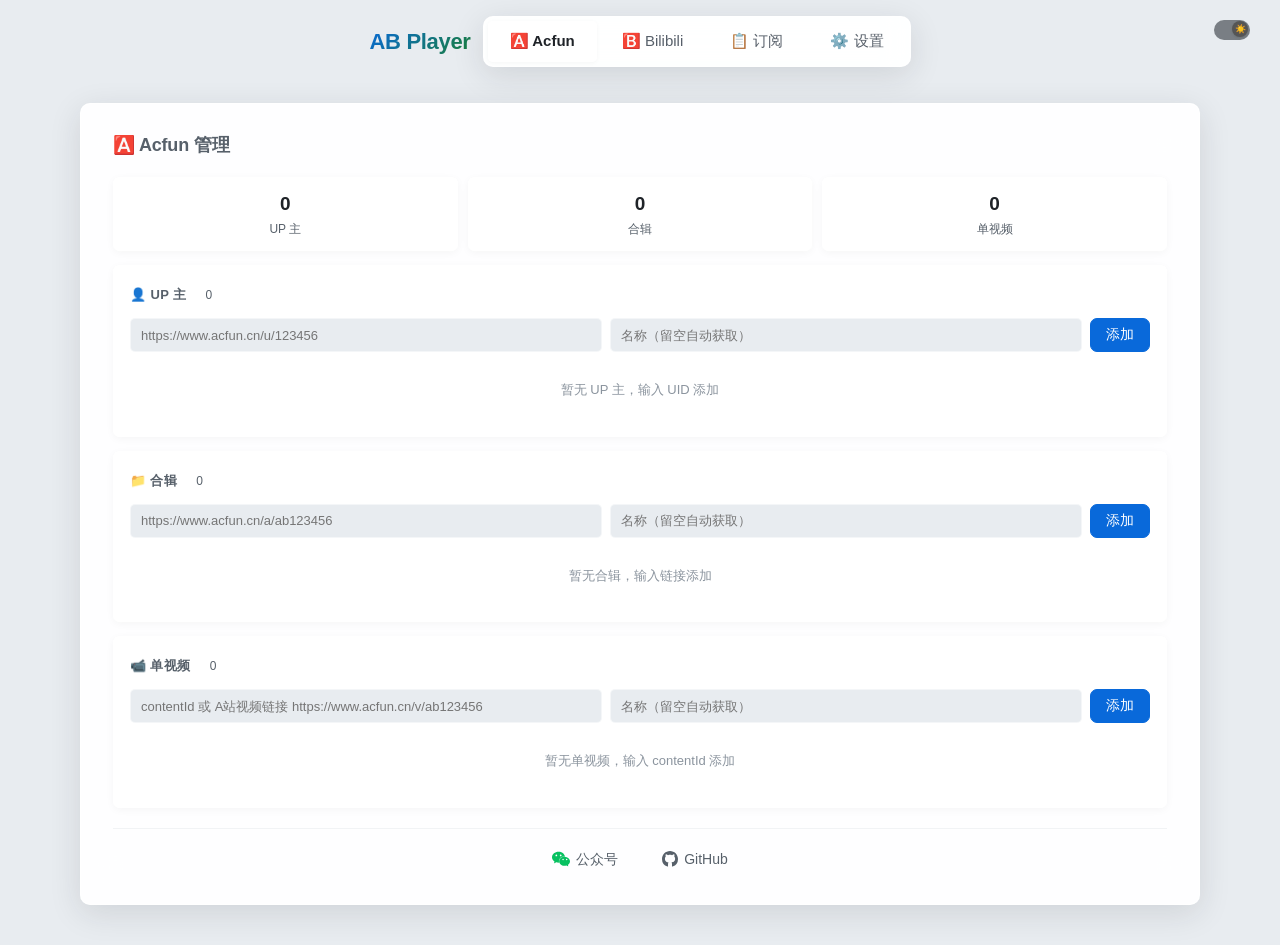
==== commit 74cd9d56: "refactor: 导航栏和设置页面 A站排第一，B站排第二" ====
--- a/app/templates/admin.html
+++ b/app/templates/admin.html
@@ -220,8 +220,8 @@
 <div class="top show" id="topBar">
   <div class="top-logo">AB Player</div>
   <nav class="top-nav" id="tabNav">
-    <a class="on" data-tab="bili">🅱️ Bilibili</a>
-    <a data-tab="acfun">🅰️ Acfun</a>
+    <a class="on" data-tab="acfun">🅰️ Acfun</a>
+    <a data-tab="bili">🅱️ Bilibili</a>
     <a data-tab="sub">📋 订阅</a>
     <a data-tab="settings">⚙️ 设置</a>
   </nav>
@@ -236,8 +236,98 @@
 <!-- ═══ 主内容 ═══ -->
 <div class="main-card" id="mainCard">
 
+  <!-- ══════ Acfun ══════ -->
+  <section class="page on" id="pg-acfun">
+    <h2 class="pg-title">🅰️ Acfun 管理</h2>
+    <div class="stats cols-3" id="acfunStats">
+      <div class="stat"><span class="stat-num" id="acfunStatUps">0</span><span class="stat-lbl">UP 主</span></div>
+      <div class="stat"><span class="stat-num" id="acfunStatAlbums">0</span><span class="stat-lbl">合辑</span></div>
+      <div class="stat"><span class="stat-num" id="acfunStatVideos">0</span><span class="stat-lbl">单视频</span></div>
+    </div>
+
+    <!-- UP 主管理 -->
+    <div class="card">
+      <div class="card-h">👤 UP 主 <span class="tag" id="acfunUpTag">0</span></div>
+      <div style="display:flex;gap:8px;margin-top:8px">
+        <input id="acfunUpInput" class="f-input" style="flex:1" placeholder="https://www.acfun.cn/u/123456">
+        <input id="acfunUpName" class="f-input" style="flex:1" placeholder="名称（留空自动获取）">
+        <button class="btn btn-primary" onclick="addAcfunUp()">添加</button>
+      </div>
+      <div id="acfunUpList" style="margin-top:8px">
+        <div class="loading">暂无 UP 主，输入 UID 添加</div>
+      </div>
+    </div>
+
+    <!-- 合辑管理 -->
+    <div class="card">
+      <div class="card-h">📁 合辑 <span class="tag" id="acfunAlbumTag">0</span></div>
+      <div style="display:flex;gap:8px;margin-top:8px">
+        <input id="acfunAlbumInput" class="f-input" style="flex:1" placeholder="https://www.acfun.cn/a/ab123456">
+        <input id="acfunAlbumName" class="f-input" style="flex:1" placeholder="名称（留空自动获取）">
+        <button class="btn btn-primary" onclick="addAcfunAlbum()">添加</button>
+      </div>
+      <div id="acfunAlbumList" style="margin-top:8px">
+        <div class="loading">暂无合辑，输入链接添加</div>
+      </div>
+    </div>
+
+    <!-- 单视频管理 -->
+    <div class="card">
+      <div class="card-h">📹 单视频 <span class="tag" id="acfunVideoTag">0</span></div>
+      <div style="display:flex;gap:8px;margin-top:8px">
+        <input id="acfunVideoInput" class="f-input" style="flex:1" placeholder="contentId 或 A站视频链接 https://www.acfun.cn/v/ab123456">
+        <input id="acfunVideoName" class="f-input" style="flex:1" placeholder="名称（留空自动获取）">
+        <button class="btn btn-primary" onclick="addAcfunVideo()">添加</button>
+      </div>
+      <div id="acfunVideoList" style="margin-top:8px">
+        <div class="loading">暂无单视频，输入 contentId 添加</div>
+      </div>
+    </div>
+
+  </section>
+
+  <!-- ══════ 订阅 ══════ -->
+  <section class="page" id="pg-sub">
+    <h2 class="pg-title">📋 订阅链接</h2>
+    <div class="stats cols-3" id="subStats">
+      <div class="stat"><span class="stat-num" id="subStatCat">0</span><span class="stat-lbl">分类项目</span></div>
+      <div class="stat"><span class="stat-num" id="subStatUncat">0</span><span class="stat-lbl">未分类项目</span></div>
+      <div class="stat"><span class="stat-num" id="subStatTotal">0</span><span class="stat-lbl">总订阅</span></div>
+    </div>
+
+    <!-- 新建订阅 -->
+    <div class="card">
+      <div class="card-h">📝 新建订阅</div>
+
+      <!-- 分类管理 + 订阅名称 + 生成 → 合并一行 -->
+      <div style="display:flex;gap:8px;margin-bottom:10px;flex-wrap:wrap;align-items:center">
+        <input id="newCategoryName" class="f-input" style="width:160px" placeholder="新建分类名，如：123456">
+        <button class="btn btn-primary btn-sm" onclick="addCategory()">➕ 添加分类</button>
+        <input id="subName" class="f-input" style="flex:1;min-width:140px" placeholder="订阅名称，如：123456">
+        <button class="btn btn-primary" onclick="generateSub()">生成订阅</button>
+      </div>
+      <div id="categoryTagBar" style="display:flex;gap:6px;margin-bottom:10px;flex-wrap:wrap"></div>
+      <div id="subGenResult"></div>
+
+      <div style="font-size:12px;color:var(--text-muted);margin-bottom:8px">勾选项目，已分类的按分类分组生成，未分类的各自独立</div>
+      <div id="subItemArea" class="sub-items-scroll">
+        <div class="loading">暂无项目，请先在 B站/A站 页面添加</div>
+      </div>
+    </div>
+
+    <!-- 订阅管理 -->
+    <div id="subMgmtCard" class="card">
+      <div class="card-h">📋 订阅管理</div>
+      <div style="margin-bottom:12px;font-size:13px;color:var(--text-muted)">已有订阅项目</div>
+      <div id="subList"></div>
+    </div>
+
+    
+  </section>
+
+  <!-- ══════ 设置 ══════ -->
   <!-- ══════ Bilibili ══════ -->
-  <section class="page on" id="pg-bili">
+  <section class="page" id="pg-bili">
     <h2 class="pg-title">🅱️ Bilibili 管理</h2>
     <div class="stats" id="biliStats">
       <div class="stat"><span class="stat-num" id="biliStatUps">0</span><span class="stat-lbl">UP 主</span></div>
@@ -299,121 +389,10 @@
 
       </section>
 
-  <!-- ══════ Acfun ══════ -->
-  <section class="page" id="pg-acfun">
-    <h2 class="pg-title">🅰️ Acfun 管理</h2>
-    <div class="stats cols-3" id="acfunStats">
-      <div class="stat"><span class="stat-num" id="acfunStatUps">0</span><span class="stat-lbl">UP 主</span></div>
-      <div class="stat"><span class="stat-num" id="acfunStatAlbums">0</span><span class="stat-lbl">合辑</span></div>
-      <div class="stat"><span class="stat-num" id="acfunStatVideos">0</span><span class="stat-lbl">单视频</span></div>
-    </div>
-
-    <!-- UP 主管理 -->
-    <div class="card">
-      <div class="card-h">👤 UP 主 <span class="tag" id="acfunUpTag">0</span></div>
-      <div style="display:flex;gap:8px;margin-top:8px">
-        <input id="acfunUpInput" class="f-input" style="flex:1" placeholder="https://www.acfun.cn/u/123456">
-        <input id="acfunUpName" class="f-input" style="flex:1" placeholder="名称（留空自动获取）">
-        <button class="btn btn-primary" onclick="addAcfunUp()">添加</button>
-      </div>
-      <div id="acfunUpList" style="margin-top:8px">
-        <div class="loading">暂无 UP 主，输入 UID 添加</div>
-      </div>
-    </div>
-
-    <!-- 合辑管理 -->
-    <div class="card">
-      <div class="card-h">📁 合辑 <span class="tag" id="acfunAlbumTag">0</span></div>
-      <div style="display:flex;gap:8px;margin-top:8px">
-        <input id="acfunAlbumInput" class="f-input" style="flex:1" placeholder="https://www.acfun.cn/a/ab123456">
-        <input id="acfunAlbumName" class="f-input" style="flex:1" placeholder="名称（留空自动获取）">
-        <button class="btn btn-primary" onclick="addAcfunAlbum()">添加</button>
-      </div>
-      <div id="acfunAlbumList" style="margin-top:8px">
-        <div class="loading">暂无合辑，输入链接添加</div>
-      </div>
-    </div>
-
-    <!-- 单视频管理 -->
-    <div class="card">
-      <div class="card-h">📹 单视频 <span class="tag" id="acfunVideoTag">0</span></div>
-      <div style="display:flex;gap:8px;margin-top:8px">
-        <input id="acfunVideoInput" class="f-input" style="flex:1" placeholder="contentId 或 A站视频链接 https://www.acfun.cn/v/ab123456">
-        <input id="acfunVideoName" class="f-input" style="flex:1" placeholder="名称（留空自动获取）">
-        <button class="btn btn-primary" onclick="addAcfunVideo()">添加</button>
-      </div>
-      <div id="acfunVideoList" style="margin-top:8px">
-        <div class="loading">暂无单视频，输入 contentId 添加</div>
-      </div>
-    </div>
-
-  </section>
-
-  <!-- ══════ 订阅 ══════ -->
-  <section class="page" id="pg-sub">
-    <h2 class="pg-title">📋 订阅链接</h2>
-    <div class="stats cols-3" id="subStats">
-      <div class="stat"><span class="stat-num" id="subStatCat">0</span><span class="stat-lbl">分类项目</span></div>
-      <div class="stat"><span class="stat-num" id="subStatUncat">0</span><span class="stat-lbl">未分类项目</span></div>
-      <div class="stat"><span class="stat-num" id="subStatTotal">0</span><span class="stat-lbl">总订阅</span></div>
-    </div>
-
-    <!-- 新建订阅 -->
-    <div class="card">
-      <div class="card-h">📝 新建订阅</div>
-
-      <!-- 分类管理 + 订阅名称 + 生成 → 合并一行 -->
-      <div style="display:flex;gap:8px;margin-bottom:10px;flex-wrap:wrap;align-items:center">
-        <input id="newCategoryName" class="f-input" style="width:160px" placeholder="新建分类名，如：123456">
-        <button class="btn btn-primary btn-sm" onclick="addCategory()">➕ 添加分类</button>
-        <input id="subName" class="f-input" style="flex:1;min-width:140px" placeholder="订阅名称，如：123456">
-        <button class="btn btn-primary" onclick="generateSub()">生成订阅</button>
-      </div>
-      <div id="categoryTagBar" style="display:flex;gap:6px;margin-bottom:10px;flex-wrap:wrap"></div>
-      <div id="subGenResult"></div>
-
-      <div style="font-size:12px;color:var(--text-muted);margin-bottom:8px">勾选项目，已分类的按分类分组生成，未分类的各自独立</div>
-      <div id="subItemArea" class="sub-items-scroll">
-        <div class="loading">暂无项目，请先在 B站/A站 页面添加</div>
-      </div>
-    </div>
-
-    <!-- 订阅管理 -->
-    <div id="subMgmtCard" class="card">
-      <div class="card-h">📋 订阅管理</div>
-      <div style="margin-bottom:12px;font-size:13px;color:var(--text-muted)">已有订阅项目</div>
-      <div id="subList"></div>
-    </div>
-
-    
-  </section>
-
-  <!-- ══════ 设置 ══════ -->
   <section class="page" id="pg-settings">
     <h2 class="pg-title">⚙️ 设置</h2>
 
     <div class="row">
-      <!-- B站 扫码登录 / Cookie -->
-      <div class="card">
-        <div class="card-h">🔑 B站 Cookie</div>
-        <div id="biliQrArea" style="text-align:center">
-          <button class="btn btn-primary" onclick="startBiliQRLogin()" id="biliQrStartBtn">📱 扫码登录</button>
-          <div id="biliQrCode" style="display:none;margin:10px auto">
-            <img id="biliQrImg" style="width:180px;height:180px;border-radius:8px;border:1px solid var(--border)">
-            <div id="biliQrStatus" style="margin-top:8px;font-size:13px;color:var(--text-muted)">等待扫码...</div>
-            <button class="btn btn-sm" onclick="stopBiliQRLogin()" style="margin-top:6px">取消</button>
-          </div>
-          <div id="biliCookieDisplay" style="margin-top:10px;min-height:130px"></div>
-        </div>
-        <div style="margin-top:12px;border-top:1px solid var(--border-l);padding-top:12px">
-          <div style="font-size:12px;color:var(--text-muted);margin-bottom:6px">📝 手动添加 Cookie</div>
-          <div style="display:flex;gap:8px">
-            <input class="f-input" id="biliManualCookie" style="flex:1;font-size:11px;font-family:var(--mono)" placeholder="粘贴完整 Cookie 字符串">
-            <button class="btn btn-sm btn-primary" onclick="saveBiliCookie()">💾</button>
-          </div>
-        </div>
-      </div>
-
       <!-- A站 扫码登录 / Cookie -->
       <div class="card">
         <div class="card-h">🔑 A站 Cookie</div>
@@ -435,6 +414,27 @@
         </div>
       </div>
     </div>
+
+      <!-- B站 扫码登录 / Cookie -->
+      <div class="card">
+        <div class="card-h">🔑 B站 Cookie</div>
+        <div id="biliQrArea" style="text-align:center">
+          <button class="btn btn-primary" onclick="startBiliQRLogin()" id="biliQrStartBtn">📱 扫码登录</button>
+          <div id="biliQrCode" style="display:none;margin:10px auto">
+            <img id="biliQrImg" style="width:180px;height:180px;border-radius:8px;border:1px solid var(--border)">
+            <div id="biliQrStatus" style="margin-top:8px;font-size:13px;color:var(--text-muted)">等待扫码...</div>
+            <button class="btn btn-sm" onclick="stopBiliQRLogin()" style="margin-top:6px">取消</button>
+          </div>
+          <div id="biliCookieDisplay" style="margin-top:10px;min-height:130px"></div>
+        </div>
+        <div style="margin-top:12px;border-top:1px solid var(--border-l);padding-top:12px">
+          <div style="font-size:12px;color:var(--text-muted);margin-bottom:6px">📝 手动添加 Cookie</div>
+          <div style="display:flex;gap:8px">
+            <input class="f-input" id="biliManualCookie" style="flex:1;font-size:11px;font-family:var(--mono)" placeholder="粘贴完整 Cookie 字符串">
+            <button class="btn btn-sm btn-primary" onclick="saveBiliCookie()">💾</button>
+          </div>
+        </div>
+      </div>
 
     <!-- 定时刷新 -->
     <div class="card" style="margin-top:14px">
